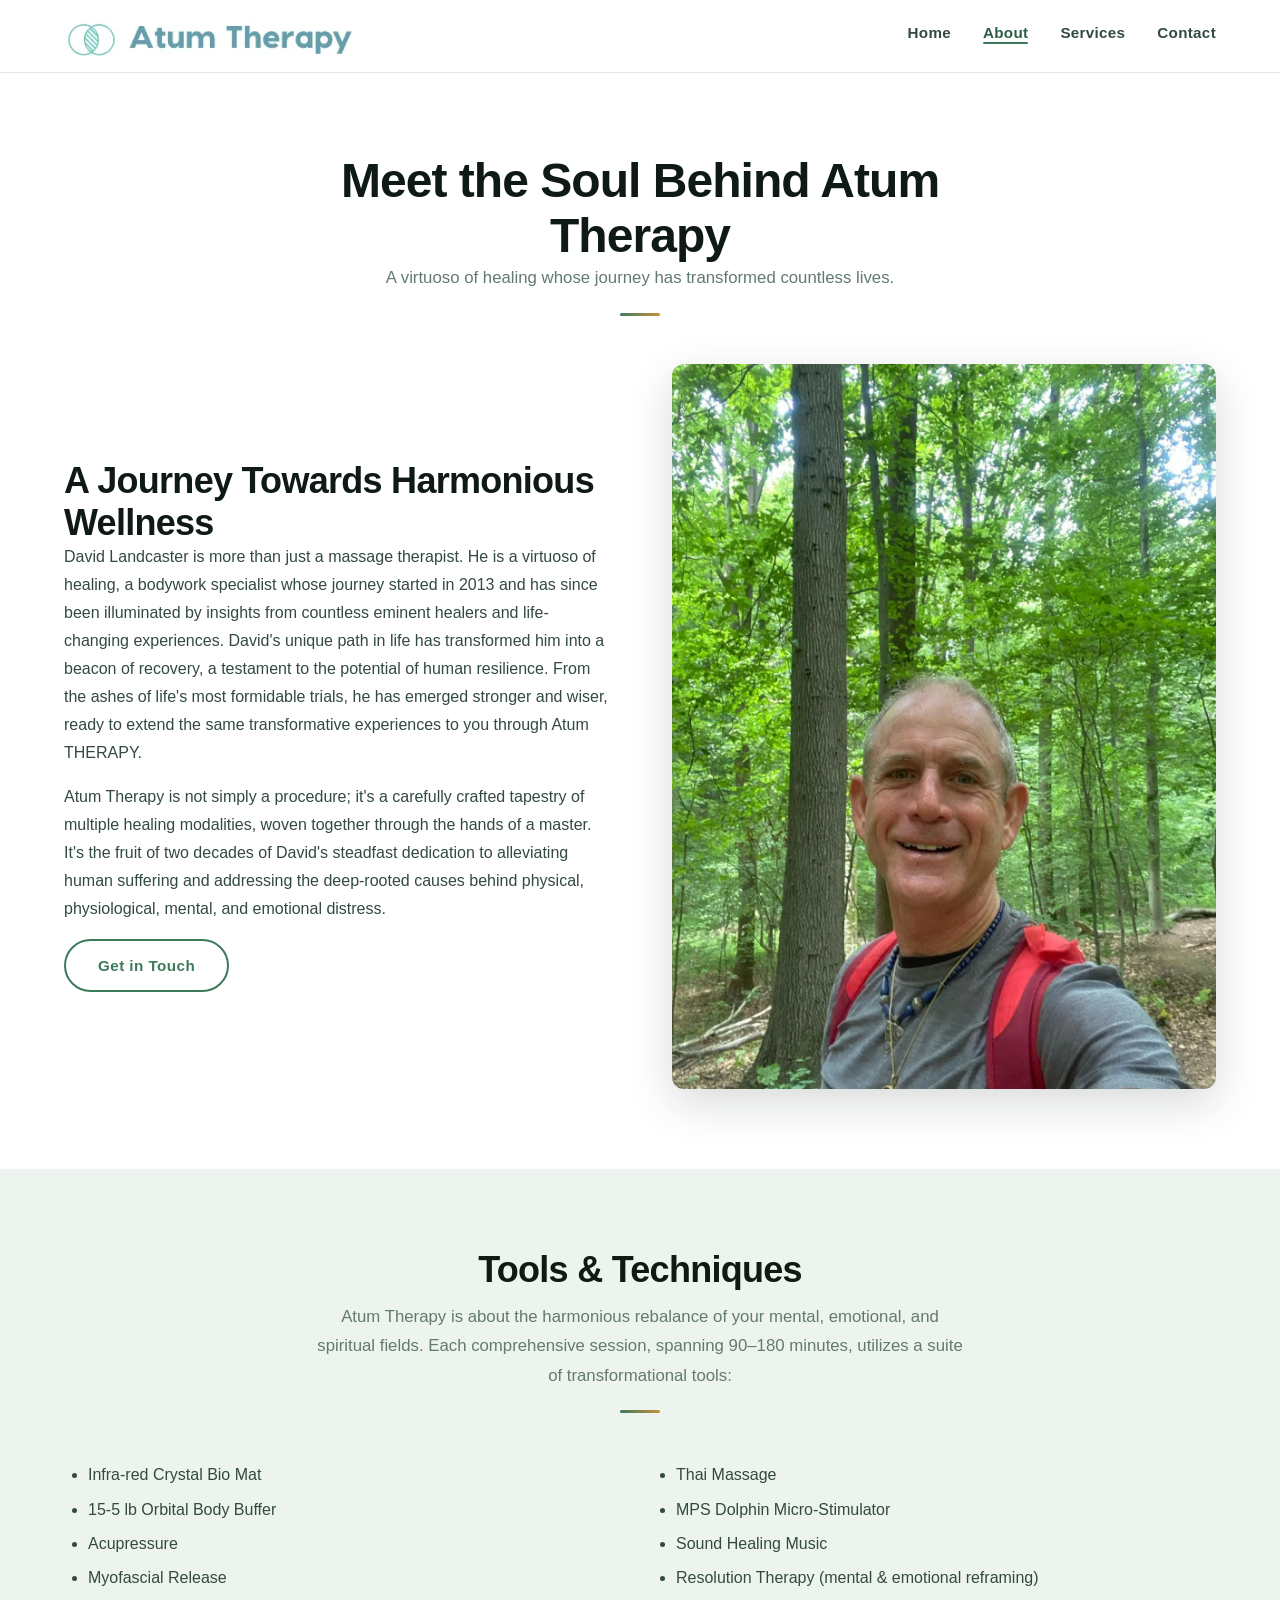
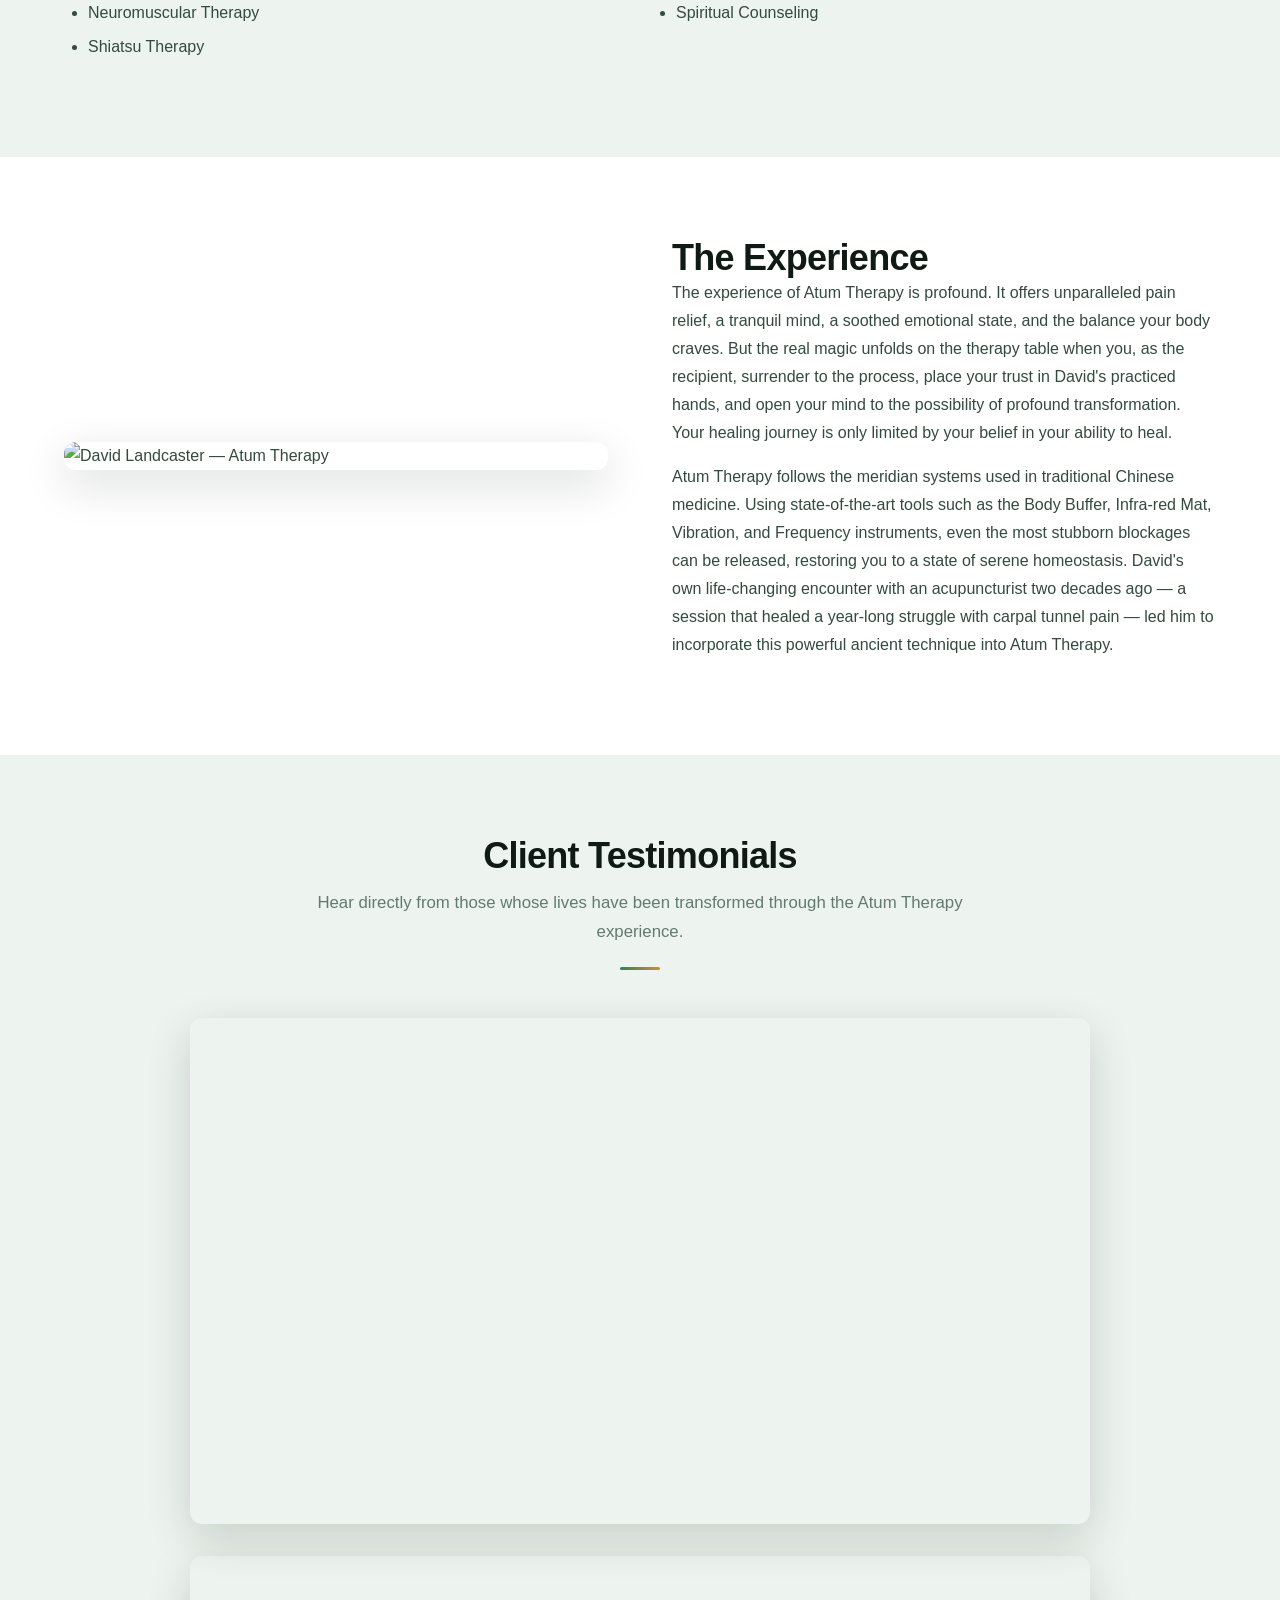
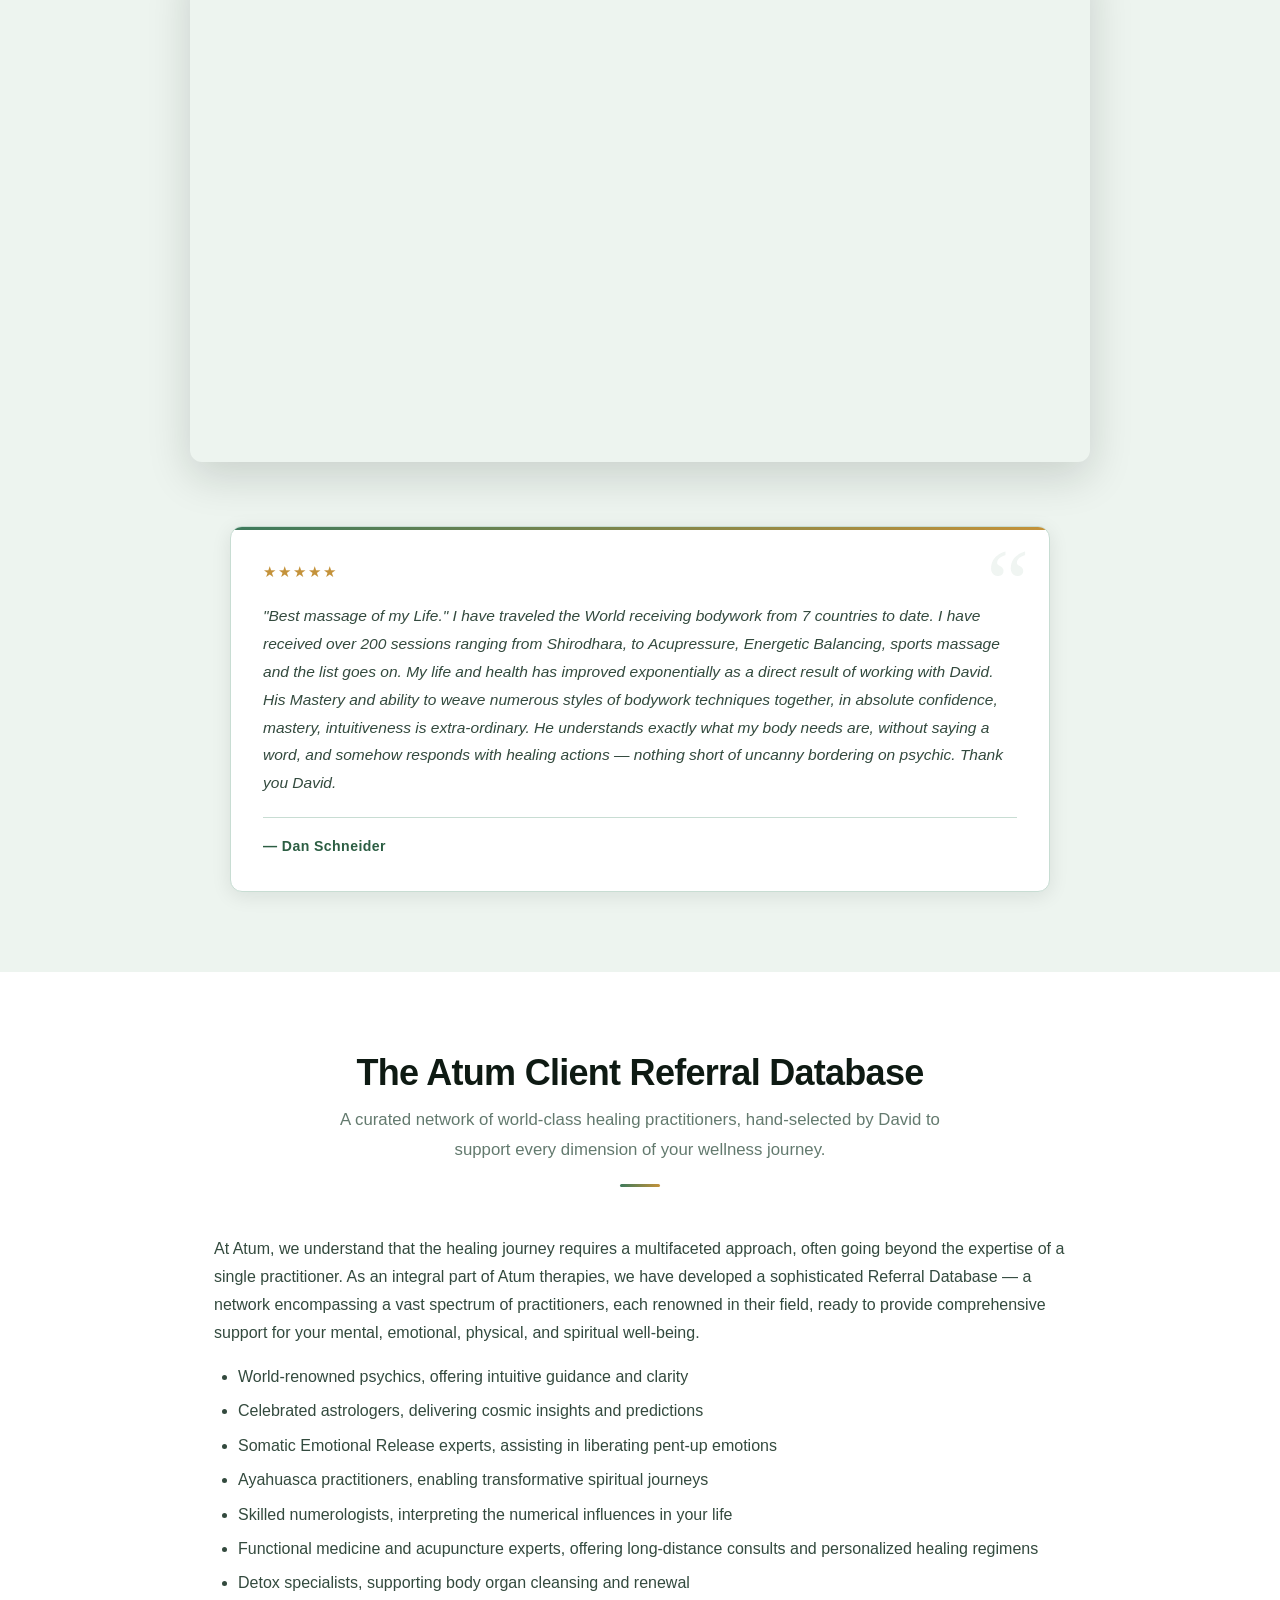
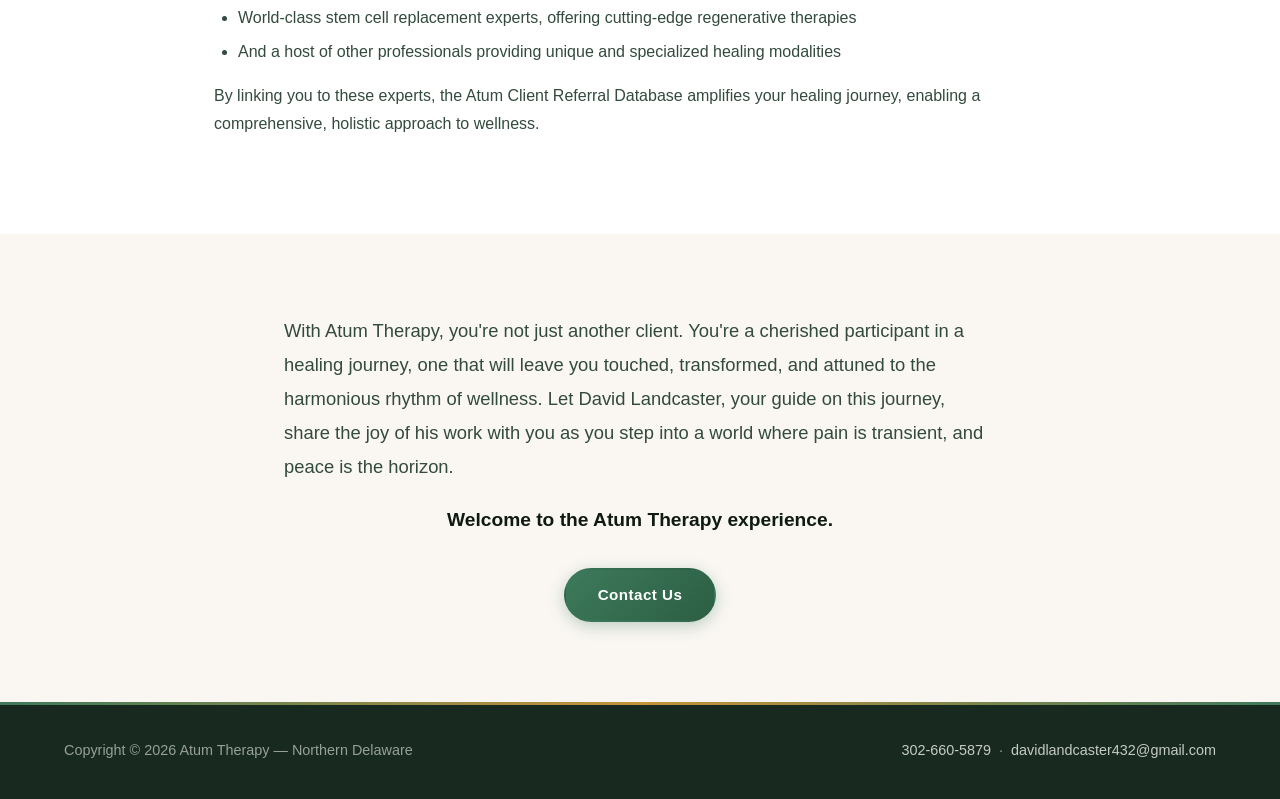
==== about.html @ f93929e0 "finalized layout, images, and testimonial updates" ====
<!doctype html>
<html lang="en">
  <head>
    <meta charset="UTF-8" />
    <meta name="viewport" content="width=device-width, initial-scale=1.0" />
    <title>About — Atum Therapy</title>
    <meta
      name="description"
      content="Learn about David Lancaster and the story behind Atum Therapy — a holistic healing practice rooted in two decades of dedicated bodywork."
    />
    <link rel="stylesheet" href="styles.css" />
  </head>
  <body>
    <!-- ===== HEADER ===== -->
    <header class="site-header">
      <div class="container">
        <div class="header-inner">
          <a href="index.html" class="logo">
            <img
              src="images/logo.webp"
              alt="Atum Therapy"
            />
          </a>
          <button
            class="menu-toggle"
            aria-label="Toggle menu"
            aria-expanded="false"
          >
            <span></span><span></span><span></span>
          </button>
          <ul class="nav-links">
            <li><a href="index.html">Home</a></li>
            <li><a href="about.html" class="active">About</a></li>
            <li><a href="services.html">Services</a></li>
            <li><a href="contact.html">Contact</a></li>
          </ul>
        </div>
      </div>
    </header>

    <!-- ===== PAGE INTRO ===== -->
    <section>
      <div class="container">
        <div class="section-header">
          <h1>Meet the Soul Behind Atum Therapy</h1>
          <p>
            A virtuoso of healing whose journey has transformed countless lives.
          </p>
        </div>

        <div class="two-col">
          <div>
            <h2>A Journey Towards Harmonious Wellness</h2>
            <p>
              David Landcaster is more than just a massage therapist. He is a
              virtuoso of healing, a bodywork specialist whose journey started
              in 2013 and has since been illuminated by insights from countless
              eminent healers and life-changing experiences. David's unique path
              in life has transformed him into a beacon of recovery, a testament
              to the potential of human resilience. From the ashes of life's
              most formidable trials, he has emerged stronger and wiser, ready
              to extend the same transformative experiences to you through Atum
              THERAPY.
            </p>
            <p>
              Atum Therapy is not simply a procedure; it's a carefully crafted
              tapestry of multiple healing modalities, woven together through
              the hands of a master. It's the fruit of two decades of David's
              steadfast dedication to alleviating human suffering and addressing
              the deep-rooted causes behind physical, physiological, mental, and
              emotional distress.
            </p>
            <div
              class="btn-group"
              style="justify-content: flex-start; margin-top: 0.5rem"
            >
              <a href="contact.html" class="btn btn-outline">Get in Touch</a>
            </div>
          </div>
          <div>
            <img
              src="images/davidforest.webp"
              alt="David Landcaster at work"
            />
          </div>
        </div>
      </div>
    </section>

    <!-- ===== TOOLS & TECHNIQUES ===== -->
    <section class="section-sage">
      <div class="container">
        <div class="section-header">
          <h2>Tools &amp; Techniques</h2>
          <p>
            Atum Therapy is about the harmonious rebalance of your mental,
            emotional, and spiritual fields. Each comprehensive session,
            spanning 90–180 minutes, utilizes a suite of transformational tools:
          </p>
        </div>

        <div>
          <ul class="tools-list">
            <li>Infra-red Crystal Bio Mat</li>
            <li>15-5 lb Orbital Body Buffer</li>
            <li>Acupressure</li>
            <li>Myofascial Release</li>
            <li>Neuromuscular Therapy</li>
            <li>Shiatsu Therapy</li>
            <li>Thai Massage</li>
            <li>MPS Dolphin Micro-Stimulator</li>
            <li>Sound Healing Music</li>
            <li>Resolution Therapy (mental &amp; emotional reframing)</li>
            <li>Spiritual Counseling</li>
          </ul>
        </div>
      </div>
    </section>

    <!-- ===== DEEPER STORY ===== -->
    <section>
      <div class="container">
        <div class="two-col reverse">
          <div>
            <h2>The Experience</h2>
            <p>
              The experience of Atum Therapy is profound. It offers unparalleled
              pain relief, a tranquil mind, a soothed emotional state, and the
              balance your body craves. But the real magic unfolds on the
              therapy table when you, as the recipient, surrender to the
              process, place your trust in David's practiced hands, and open
              your mind to the possibility of profound transformation. Your
              healing journey is only limited by your belief in your ability to
              heal.
            </p>
            <p>
              Atum Therapy follows the meridian systems used in traditional
              Chinese medicine. Using state-of-the-art tools such as the Body
              Buffer, Infra-red Mat, Vibration, and Frequency instruments, even
              the most stubborn blockages can be released, restoring you to a
              state of serene homeostasis. David's own life-changing encounter
              with an acupuncturist two decades ago — a session that healed a
              year-long struggle with carpal tunnel pain — led him to
              incorporate this powerful ancient technique into Atum Therapy.
            </p>
          </div>
          <div>
            <img
              src="https://atumtherapy.com/wp-content/uploads/2025/09/David_Landcaster-768x1024.webp"
              alt="David Landcaster — Atum Therapy"
            />
          </div>
        </div>
      </div>
    </section>

    <!-- ===== CLIENT TESTIMONIALS ===== -->
    <section class="section-sage">
      <div class="container">
        <div class="section-header">
          <h2>Client Testimonials</h2>
          <p>
            Hear directly from those whose lives have been transformed through
            the Atum Therapy experience.
          </p>
        </div>
        <div class="video-grid">
          <div class="video-wrapper">
           <iframe
              src="https://www.youtube.com/embed/4cCNXWmTF_4"
             title="Atum Therapy Client Testimonial"
              allow="
                accelerometer;
                autoplay;
                clipboard-write;
                encrypted-media;
                gyroscope;
                picture-in-picture;
              "
              allowfullscreen></iframe>
        </div>
        <div class="video-wrapper">
          <iframe
            src="https://www.youtube.com/embed/CRJuXTOIZSw"
            title="Atum Therapy Client Testimonial"
            allow="
              accelerometer;
              autoplay;
              clipboard-write;
              encrypted-media;
              gyroscope;
              picture-in-picture;
            "
            allowfullscreen
          ></iframe>
        </div>
        <blockquote
          class="testimonial-card"
          style="
            margin-top: 2rem;
            max-width: 820px;
            margin-left: auto;
            margin-right: auto;
            display: block;
          "
        >
          <div class="testimonial-stars">★★★★★</div>
          <p class="testimonial-text">
            "Best massage of my Life." I have traveled the World receiving
            bodywork from 7 countries to date. I have received over 200 sessions
            ranging from Shirodhara, to Acupressure, Energetic Balancing, sports
            massage and the list goes on. My life and health has improved
            exponentially as a direct result of working with David. His Mastery
            and ability to weave numerous styles of bodywork techniques
            together, in absolute confidence, mastery, intuitiveness is
            extra-ordinary. He understands exactly what my body needs are,
            without saying a word, and somehow responds with healing actions —
            nothing short of uncanny bordering on psychic. Thank you David.
          </p>
          <div class="testimonial-name">— Dan Schneider</div>
        </blockquote>
      </div>
    </section>

    <!-- ===== REFERRAL DATABASE ===== -->
    <section>
      <div class="container" style="max-width: 900px">
        <div class="section-header">
          <h2>The Atum Client Referral Database</h2>
          <p>
            A curated network of world-class healing practitioners,
            hand-selected by David to support every dimension of your wellness
            journey.
          </p>
        </div>
        <p>
          At Atum, we understand that the healing journey requires a
          multifaceted approach, often going beyond the expertise of a single
          practitioner. As an integral part of Atum therapies, we have developed
          a sophisticated Referral Database — a network encompassing a vast
          spectrum of practitioners, each renowned in their field, ready to
          provide comprehensive support for your mental, emotional, physical,
          and spiritual well-being.
        </p>
        <ul>
          <li>
            World-renowned psychics, offering intuitive guidance and clarity
          </li>
          <li>
            Celebrated astrologers, delivering cosmic insights and predictions
          </li>
          <li>
            Somatic Emotional Release experts, assisting in liberating pent-up
            emotions
          </li>
          <li>
            Ayahuasca practitioners, enabling transformative spiritual journeys
          </li>
          <li>
            Skilled numerologists, interpreting the numerical influences in your
            life
          </li>
          <li>
            Functional medicine and acupuncture experts, offering long-distance
            consults and personalized healing regimens
          </li>
          <li>
            Detox specialists, supporting body organ cleansing and renewal
          </li>
          <li>
            World-class stem cell replacement experts, offering cutting-edge
            regenerative therapies
          </li>
          <li>
            And a host of other professionals providing unique and specialized
            healing modalities
          </li>
        </ul>
        <p class="mt-1">
          By linking you to these experts, the Atum Client Referral Database
          amplifies your healing journey, enabling a comprehensive, holistic
          approach to wellness.
        </p>
      </div>
    </section>

    <!-- ===== CLOSING MESSAGE ===== -->
    <section class="section-alt">
      <div class="container text-center" style="max-width: 760px">
        <p
          style="
            font-size: 1.15rem;
            line-height: 1.85;
            color: var(--color-text);
            text-align: left;
          "
        >
          With Atum Therapy, you're not just another client. You're a cherished
          participant in a healing journey, one that will leave you touched,
          transformed, and attuned to the harmonious rhythm of wellness. Let
          David Landcaster, your guide on this journey, share the joy of his work
          with you as you step into a world where pain is transient, and peace
          is the horizon.
        </p>
        <p
          style="
            font-size: 1.2rem;
            font-weight: 700;
            margin-top: 0.5rem;
            color: var(--color-heading);
          "
        >
          Welcome to the Atum Therapy experience.
        </p>
        <div class="btn-group mt-2">
          <a href="contact.html" class="btn btn-primary">Contact Us</a>
        </div>
      </div>
    </section>

    <!-- ===== FOOTER ===== -->
    <footer class="site-footer">
      <div class="container">
        <div class="footer-inner">
          <p>Copyright &copy; 2026 Atum Therapy — Northern Delaware</p>
          <p>
            <a href="tel:3026605879">302-660-5879</a>
            &nbsp;&middot;&nbsp;
            <a href="mailto:davidlandcaster432@gmail.com"
              >davidlandcaster432@gmail.com</a
            >
          </p>
        </div>
      </div>
    </footer>

    <!-- Sticky mobile CTA -->
    <a href="contact.html" class="sticky-cta">Contact Us</a>

    <script>
      const toggle = document.querySelector(".menu-toggle");
      const navLinks = document.querySelector(".nav-links");
      toggle.addEventListener("click", () => {
        const open = navLinks.classList.toggle("open");
        toggle.setAttribute("aria-expanded", open);
      });
    </script>
  </body>
</html>
---- styles.css ----
/* ===== Atum Therapy — Modern Styles ===== */

:root {
  --color-primary: #3d7a5c;
  --color-primary-dark: #2c5e43;
  --color-primary-light: #5a9478;
  --color-accent: #c4923a;
  --color-accent-dark: #a87830;
  --color-heading: #0e1a13;
  --color-text: #334a3e;
  --color-muted: #637a6e;
  --color-bg-warm: #faf7f2;
  --color-bg-light: #edf4ef;
  --color-bg-sage: #dfeae3;
  --color-white: #ffffff;
  --color-border: #c8ddd3;
  --color-dark: #182a20;
  --max-width: 1200px;
  --radius: 12px;
  --radius-sm: 7px;
  --shadow-sm: 0 1px 6px rgba(14,26,19,0.06);
  --shadow: 0 4px 20px rgba(14,26,19,0.09);
  --shadow-hover: 0 14px 44px rgba(14,26,19,0.16);
  --transition: 0.25s cubic-bezier(0.4, 0, 0.2, 1);
  --font: -apple-system, BlinkMacSystemFont, 'Segoe UI', Roboto, sans-serif;
  --font-serif: Georgia, 'Times New Roman', serif;
}

*, *::before, *::after { box-sizing: border-box; margin: 0; padding: 0; }

html { font-size: 100%; scroll-behavior: smooth; }

body {
  font-family: var(--font);
  font-size: 1rem;
  line-height: 1.75;
  color: var(--color-text);
  background: var(--color-white);
}

a { color: var(--color-primary); text-decoration: none; }
a:hover { color: var(--color-primary-dark); }

img { max-width: 100%; height: auto; display: block; }

h1, h2, h3, h4, h5, h6 {
  color: var(--color-heading);
  font-weight: 700;
  line-height: 1.15;
  letter-spacing: -0.02em;
}

h1 { font-size: clamp(2rem, 4.5vw, 3rem); }
h2 { font-size: clamp(1.55rem, 3.2vw, 2.25rem); }
h3 { font-size: clamp(1.1rem, 2.5vw, 1.4rem); }
h4 { font-size: 1.15rem; }

p { margin-bottom: 1em; }
ul, ol { margin: 0 0 1em 1.5em; }
li { margin-bottom: 0.4em; }

/* ===== LAYOUT ===== */

.container {
  width: 100%;
  max-width: var(--max-width);
  margin: 0 auto;
  padding: 0 1.5rem;
}

section { padding: 5rem 0; }

/* ===== HEADER / NAV ===== */

.site-header {
  background: rgba(255,255,255,0.92);
  border-bottom: 1px solid rgba(200,221,211,0.6);
  position: sticky;
  top: 0;
  z-index: 100;
  backdrop-filter: blur(12px);
  -webkit-backdrop-filter: blur(12px);
}

.header-inner {
  display: flex;
  align-items: center;
  justify-content: space-between;
  height: 72px;
}

.logo img { height: 48px; width: auto; }

.nav-links {
  display: flex;
  list-style: none;
  margin: 0;
  gap: 2rem;
  align-items: center;
}

.nav-links a {
  font-weight: 600;
  font-size: 0.95rem;
  color: var(--color-text);
  letter-spacing: 0.02em;
  position: relative;
  padding-bottom: 3px;
}

.nav-links a::after {
  content: '';
  position: absolute;
  bottom: 0;
  left: 0;
  right: 0;
  height: 2px;
  background: var(--color-primary);
  border-radius: 1px;
  transform: scaleX(0);
  transform-origin: center;
  transition: transform var(--transition);
}

.nav-links a:hover,
.nav-links a.active { color: var(--color-primary-dark); }

.nav-links a:hover::after,
.nav-links a.active::after { transform: scaleX(1); }

/* Hamburger */
.menu-toggle {
  display: none;
  flex-direction: column;
  gap: 5px;
  cursor: pointer;
  background: none;
  border: none;
  padding: 8px;
  min-width: 44px;
  min-height: 44px;
  align-items: center;
  justify-content: center;
}

.menu-toggle span {
  display: block;
  width: 24px;
  height: 2px;
  background: var(--color-heading);
  border-radius: 2px;
  transition: transform var(--transition), opacity var(--transition);
}

/* ===== BUTTONS ===== */

.btn {
  display: inline-block;
  padding: 14px 32px;
  border-radius: 50px;
  font-weight: 600;
  font-size: 0.95rem;
  cursor: pointer;
  text-align: center;
  transition: all var(--transition);
  border: 2px solid transparent;
  letter-spacing: 0.03em;
  min-height: 48px;
  line-height: 1.4;
  position: relative;
  overflow: hidden;
}

/* Shimmer sweep on hover */
.btn::after {
  content: '';
  position: absolute;
  top: 0;
  left: -100%;
  width: 60%;
  height: 100%;
  background: linear-gradient(90deg, transparent, rgba(255,255,255,0.18), transparent);
  transition: left 0.45s ease;
  pointer-events: none;
}
.btn:hover::after { left: 160%; }

.btn-primary {
  background: linear-gradient(135deg, var(--color-primary) 0%, var(--color-primary-dark) 100%);
  color: var(--color-white);
  border-color: transparent;
  box-shadow: 0 4px 16px rgba(61,122,92,0.32);
}
.btn-primary:hover {
  background: linear-gradient(135deg, var(--color-primary-dark) 0%, #1f4530 100%);
  color: var(--color-white);
  box-shadow: 0 8px 24px rgba(61,122,92,0.42);
  transform: translateY(-2px);
}

.btn-outline {
  background: transparent;
  color: var(--color-primary);
  border-color: var(--color-primary);
}
.btn-outline:hover {
  background: var(--color-primary);
  color: var(--color-white);
  transform: translateY(-2px);
  box-shadow: 0 6px 18px rgba(61,122,92,0.28);
}

.btn-accent {
  background: linear-gradient(135deg, var(--color-accent) 0%, var(--color-accent-dark) 100%);
  color: var(--color-white);
  border-color: transparent;
  box-shadow: 0 4px 16px rgba(196,146,58,0.32);
}
.btn-accent:hover {
  background: linear-gradient(135deg, var(--color-accent-dark) 0%, #8c6420 100%);
  color: var(--color-white);
  box-shadow: 0 8px 24px rgba(196,146,58,0.42);
  transform: translateY(-2px);
}

.btn-group {
  display: flex;
  gap: 1rem;
  justify-content: center;
  flex-wrap: wrap;
}

/* ===== HERO ===== */

.hero {
  background:
    radial-gradient(ellipse at 15% 60%, rgba(61,122,92,0.13) 0%, transparent 55%),
    radial-gradient(ellipse at 85% 20%, rgba(196,146,58,0.09) 0%, transparent 50%),
    linear-gradient(170deg, #eaf3ee 0%, #f5f9f6 40%, #faf7f2 100%);
  padding: 6rem 0 5rem;
  text-align: center;
  position: relative;
  overflow: hidden;
}

.hero::before {
  content: '';
  position: absolute;
  inset: 0;
  background-image: radial-gradient(circle, rgba(61,122,92,0.06) 1px, transparent 1px);
  background-size: 32px 32px;
  pointer-events: none;
}

.hero .container { position: relative; }

.hero-badge {
  display: inline-flex;
  align-items: center;
  gap: 0.5rem;
  background: var(--color-white);
  color: var(--color-primary-dark);
  font-size: 0.78rem;
  font-weight: 700;
  letter-spacing: 0.12em;
  text-transform: uppercase;
  padding: 0.4rem 1.1rem;
  border-radius: 50px;
  margin-bottom: 1.75rem;
  border: 1px solid var(--color-border);
  box-shadow: var(--shadow-sm);
}

.hero h1 {
  margin-bottom: 1.25rem;
  color: var(--color-heading);
  max-width: 720px;
  margin-left: auto;
  margin-right: auto;
}

/* Gradient text for hero h1 */
.hero h1 span {
  background: linear-gradient(135deg, var(--color-primary-dark) 0%, var(--color-primary-light) 100%);
  -webkit-background-clip: text;
  -webkit-text-fill-color: transparent;
  background-clip: text;
}

.hero p {
  max-width: 560px;
  margin: 0 auto 2.75rem;
  font-size: 1.15rem;
  color: var(--color-muted);
  line-height: 1.75;
}

.hero-stats {
  display: flex;
  gap: 0;
  justify-content: center;
  margin-top: 3.5rem;
  padding-top: 2.5rem;
  border-top: 1px solid rgba(61,122,92,0.15);
  max-width: 520px;
  margin-left: auto;
  margin-right: auto;
}

.hero-stat {
  flex: 1;
  text-align: center;
  padding: 0 1.5rem;
}

.hero-stat + .hero-stat {
  border-left: 1px solid rgba(61,122,92,0.15);
}

.hero-stat strong {
  display: block;
  font-size: 1.85rem;
  font-weight: 800;
  color: var(--color-primary-dark);
  line-height: 1;
  letter-spacing: -0.03em;
}

.hero-stat span {
  display: block;
  font-size: 0.75rem;
  color: var(--color-muted);
  margin-top: 0.4rem;
  text-transform: uppercase;
  letter-spacing: 0.09em;
  font-weight: 500;
}

/* ===== TWO-COLUMN GRID ===== */

.two-col {
  display: grid;
  grid-template-columns: 1fr 1fr;
  gap: 4rem;
  align-items: center;
}

.two-col.reverse { direction: rtl; }
.two-col.reverse > * { direction: ltr; }

.two-col img {
  border-radius: var(--radius);
  box-shadow: var(--shadow-hover);
  width: 100%;
  object-fit: cover;
  transition: transform 0.45s cubic-bezier(0.25, 0.46, 0.45, 0.94),
              box-shadow 0.45s ease;
}

.two-col img:hover {
  transform: scale(1.025);
  box-shadow: 0 20px 56px rgba(14,26,19,0.2);
}

.tools-list {
    columns: 2;
    gap: 3rem;
}

/* ===== CARDS / GRID ===== */

.cards-grid {
  display: grid;
  grid-template-columns: repeat(auto-fit, minmax(280px, 1fr));
  gap: 1.5rem;
}

.card {
  background: var(--color-white);
  border: 1px solid var(--color-border);
  border-radius: var(--radius);
  padding: 1.75rem 1.75rem 1.75rem 1.875rem;
  box-shadow: var(--shadow-sm);
  transition: transform var(--transition), box-shadow var(--transition);
  position: relative;
  overflow: hidden;
}

/* Animated top accent line */
.card::before {
  content: '';
  position: absolute;
  top: 0;
  left: 0;
  right: 0;
  height: 3px;
  background: linear-gradient(90deg, var(--color-primary), var(--color-accent));
  transform: scaleX(0);
  transform-origin: left center;
  transition: transform var(--transition);
  border-radius: var(--radius) var(--radius) 0 0;
}

.card:hover {
  transform: translateY(-5px);
  box-shadow: var(--shadow-hover);
  border-color: rgba(61,122,92,0.3);
}

.card:hover::before { transform: scaleX(1); }

.card-icon {
  width: 44px;
  height: 44px;
  background: var(--color-bg-light);
  border-radius: 10px;
  display: flex;
  align-items: center;
  justify-content: center;
  margin-bottom: 1rem;
  font-size: 1.25rem;
  transition: background var(--transition);
}

.card:hover .card-icon { background: var(--color-bg-sage); }

.card h3 {
  margin-bottom: 0.55rem;
  font-size: 1.05rem;
  color: var(--color-primary-dark);
  font-weight: 700;
}

.card p { font-size: 0.95rem; color: var(--color-text); }

/* ===== SECTION VARIANTS ===== */

.section-alt { background: var(--color-bg-warm); }
.section-sage { background: var(--color-bg-light); }

.section-header {
  text-align: center;
  max-width: 660px;
  margin: 0 auto 3rem;
}

.section-header h2 { margin-bottom: 0.75rem; }
.section-header p { color: var(--color-muted); font-size: 1.05rem; margin-bottom: 0; line-height: 1.75; }

.section-header::after {
  content: '';
  display: block;
  width: 40px;
  height: 3px;
  background: linear-gradient(90deg, var(--color-primary), var(--color-accent));
  border-radius: 2px;
  margin: 1.25rem auto 0;
  transition: width var(--transition);
}

/* ===== TESTIMONIALS ===== */

.testimonials-grid {
  display: grid;
  grid-template-columns: repeat(auto-fit, minmax(300px, 1fr));
  gap: 1.75rem;
}

.testimonial-card {
  background: var(--color-white);
  border-radius: var(--radius);
  padding: 2rem;
  box-shadow: var(--shadow);
  border: 1px solid var(--color-border);
  position: relative;
  display: flex;
  flex-direction: column;
  transition: transform var(--transition), box-shadow var(--transition);
  overflow: hidden;
}

/* Top gradient border */
.testimonial-card::before {
  content: '';
  position: absolute;
  top: 0;
  left: 0;
  right: 0;
  height: 3px;
  background: linear-gradient(90deg, var(--color-primary), var(--color-accent));
}

/* Large quote mark */
.testimonial-card::after {
  content: '\201C';
  position: absolute;
  top: 0.5rem;
  right: 1.25rem;
  font-family: var(--font-serif);
  font-size: 6rem;
  line-height: 1;
  color: var(--color-primary);
  opacity: 0.08;
  pointer-events: none;
}

.testimonial-card:hover {
  transform: translateY(-4px);
  box-shadow: var(--shadow-hover);
}

.testimonial-stars {
  color: var(--color-accent);
  font-size: 0.95rem;
  letter-spacing: 2px;
  margin-bottom: 1rem;
}

.testimonial-text {
  font-style: italic;
  font-size: 0.97rem;
  line-height: 1.8;
  color: var(--color-text);
  flex: 1;
  margin-bottom: 1.25rem;
}

.testimonial-name {
  font-style: normal;
  font-weight: 700;
  font-size: 0.88rem;
  color: var(--color-primary-dark);
  padding-top: 1rem;
  border-top: 1px solid var(--color-border);
  margin-top: auto;
  letter-spacing: 0.03em;
}

/* ===== VIDEO GRID ===== */

.video-grid {
  display: grid;
  grid-template-columns: 1fr;
  gap: 2rem;
  max-width: 900px;
  margin: 0 auto;
}

/* ===== VIDEO EMBED ===== */

.video-wrapper {
  position: relative;
  padding-bottom: 56.25%;
  height: 0;
  overflow: hidden;
  border-radius: var(--radius);
  box-shadow: var(--shadow-hover);
  transition: box-shadow var(--transition), transform var(--transition);
}

.video-wrapper:hover {
  transform: translateY(-3px);
  box-shadow: 0 20px 50px rgba(14,26,19,0.18);
}

.video-wrapper iframe {
  position: absolute;
  top: 0; left: 0;
  width: 100%; height: 100%;
  border: none;
}

/* ===== PRICING ===== */

.pricing-box {
  background: var(--color-white);
  border: 1px solid var(--color-border);
  border-radius: var(--radius);
  padding: 2.25rem;
  margin: 1.5rem 0;
  box-shadow: var(--shadow);
  position: relative;
  overflow: hidden;
}

.pricing-box::before {
  content: '';
  position: absolute;
  top: 0;
  left: 0;
  right: 0;
  height: 4px;
  background: linear-gradient(90deg, var(--color-primary), var(--color-accent));
}

.pricing-box p { margin: 0; font-size: 1.05rem; }

/* ===== BANNER IMAGE ===== */

.page-banner {
  width: 100%;
  max-height: 320px;
  object-fit: cover;
}

/* ===== CONTACT FORM ===== */

.contact-form {
  background: var(--color-white);
  border: 1px solid var(--color-border);
  border-radius: var(--radius);
  padding: 2.5rem;
  box-shadow: var(--shadow);
  position: relative;
  overflow: hidden;
}

.contact-form::before {
  content: '';
  position: absolute;
  top: 0;
  left: 0;
  right: 0;
  height: 4px;
  background: linear-gradient(90deg, var(--color-primary), var(--color-accent));
}

.form-row {
  display: grid;
  grid-template-columns: 1fr 1fr;
  gap: 1rem;
}

.form-group { margin-bottom: 1.25rem; }

.form-group label {
  display: block;
  font-weight: 700;
  margin-bottom: 0.4rem;
  font-size: 0.8rem;
  color: var(--color-heading);
  letter-spacing: 0.06em;
  text-transform: uppercase;
}

.form-group input,
.form-group textarea {
  width: 100%;
  padding: 12px 16px;
  border: 1.5px solid var(--color-border);
  border-radius: var(--radius-sm);
  font-size: 1rem;
  font-family: var(--font);
  color: var(--color-text);
  background: var(--color-bg-warm);
  transition: border-color var(--transition), background var(--transition), box-shadow var(--transition);
}

.form-group input:focus,
.form-group textarea:focus {
  outline: none;
  border-color: var(--color-primary);
  background: var(--color-white);
  box-shadow: 0 0 0 3px rgba(61,122,92,0.1);
}

.form-group textarea { resize: vertical; min-height: 130px; }

.required-star { color: #c07050; margin-left: 3px; }

/* ===== FOOTER ===== */

.site-footer {
  background: var(--color-dark);
  color: rgba(255,255,255,0.55);
  padding: 2.25rem 0;
  font-size: 0.9rem;
  position: relative;
}

.site-footer::before {
  content: '';
  position: absolute;
  top: 0;
  left: 0;
  right: 0;
  height: 3px;
  background: linear-gradient(90deg, var(--color-primary), var(--color-accent), var(--color-primary));
}

.site-footer p { margin: 0; }
.site-footer a { color: rgba(255,255,255,0.75); transition: color var(--transition); }
.site-footer a:hover { color: var(--color-white); }

.footer-inner {
  display: flex;
  align-items: center;
  justify-content: space-between;
  flex-wrap: wrap;
  gap: 0.75rem;
}

/* ===== STICKY FLOATING CTA ===== */

.sticky-cta {
  display: none;
  position: fixed;
  bottom: 1.25rem;
  right: 1.25rem;
  z-index: 200;
  background: linear-gradient(135deg, var(--color-accent) 0%, var(--color-accent-dark) 100%);
  color: var(--color-white);
  padding: 13px 22px;
  border-radius: 50px;
  font-weight: 700;
  font-size: 0.85rem;
  box-shadow: 0 6px 22px rgba(196,146,58,0.45);
  transition: transform var(--transition), box-shadow var(--transition);
  letter-spacing: 0.05em;
  text-transform: uppercase;
  min-height: 48px;
  align-items: center;
  justify-content: center;
  overflow: hidden;
}

.sticky-cta::after {
  content: '';
  position: absolute;
  top: 0;
  left: -100%;
  width: 60%;
  height: 100%;
  background: linear-gradient(90deg, transparent, rgba(255,255,255,0.2), transparent);
  transition: left 0.5s ease;
}

.sticky-cta:hover {
  transform: translateY(-3px) scale(1.03);
  box-shadow: 0 10px 30px rgba(196,146,58,0.55);
  color: var(--color-white);
}

.sticky-cta:hover::after { left: 160%; }

/* ===== UTILITIES ===== */

.text-center { text-align: center; }
.mt-1 { margin-top: 1rem; }
.mt-2 { margin-top: 2rem; }
.mb-1 { margin-bottom: 1rem; }
.mb-2 { margin-bottom: 2rem; }

/* ===== RESPONSIVE ===== */

@media (max-width: 768px) {
  .menu-toggle { display: flex; }

  .nav-links {
    display: none;
    position: absolute;
    top: 72px;
    left: 0;
    right: 0;
    background: rgba(255,255,255,0.97);
    backdrop-filter: blur(12px);
    border-bottom: 1px solid var(--color-border);
    flex-direction: column;
    padding: 0.5rem 1.5rem 1.5rem;
    gap: 0;
    box-shadow: 0 10px 30px rgba(14,26,19,0.12);
  }

  .nav-links.open { display: flex; }

  .nav-links li { border-bottom: 1px solid rgba(200,221,211,0.5); }
  .nav-links li:last-child { border-bottom: none; }

  .nav-links a {
    display: block;
    padding: 0.85rem 0;
    font-size: 1.05rem;
  }
  .nav-links a::after { display: none; }

  .two-col,
  .form-row { grid-template-columns: 1fr; }
  .two-col.reverse { direction: ltr; }
  .testimonials-grid,
  .video-grid { grid-template-columns: 1fr; }

  section { padding: 3.5rem 0; }
  .hero { padding: 4rem 0 3.5rem; }

  .hero-stats { gap: 0; }
  .hero-stat { padding: 0 1rem; }
  .hero-stat strong { font-size: 1.5rem; }

  .sticky-cta { display: flex; }
  .footer-inner { flex-direction: column; text-align: center; }
  .tools-list { 
    columns: 1;
    gap: 1.5rem;
  }
}

@media (max-width: 480px) {
  .btn-group { flex-direction: column; align-items: center; }
  .contact-form { padding: 1.5rem; }
  .hero-stats { flex-wrap: wrap; gap: 1rem; }
  .hero-stat + .hero-stat { border-left: none; }
}
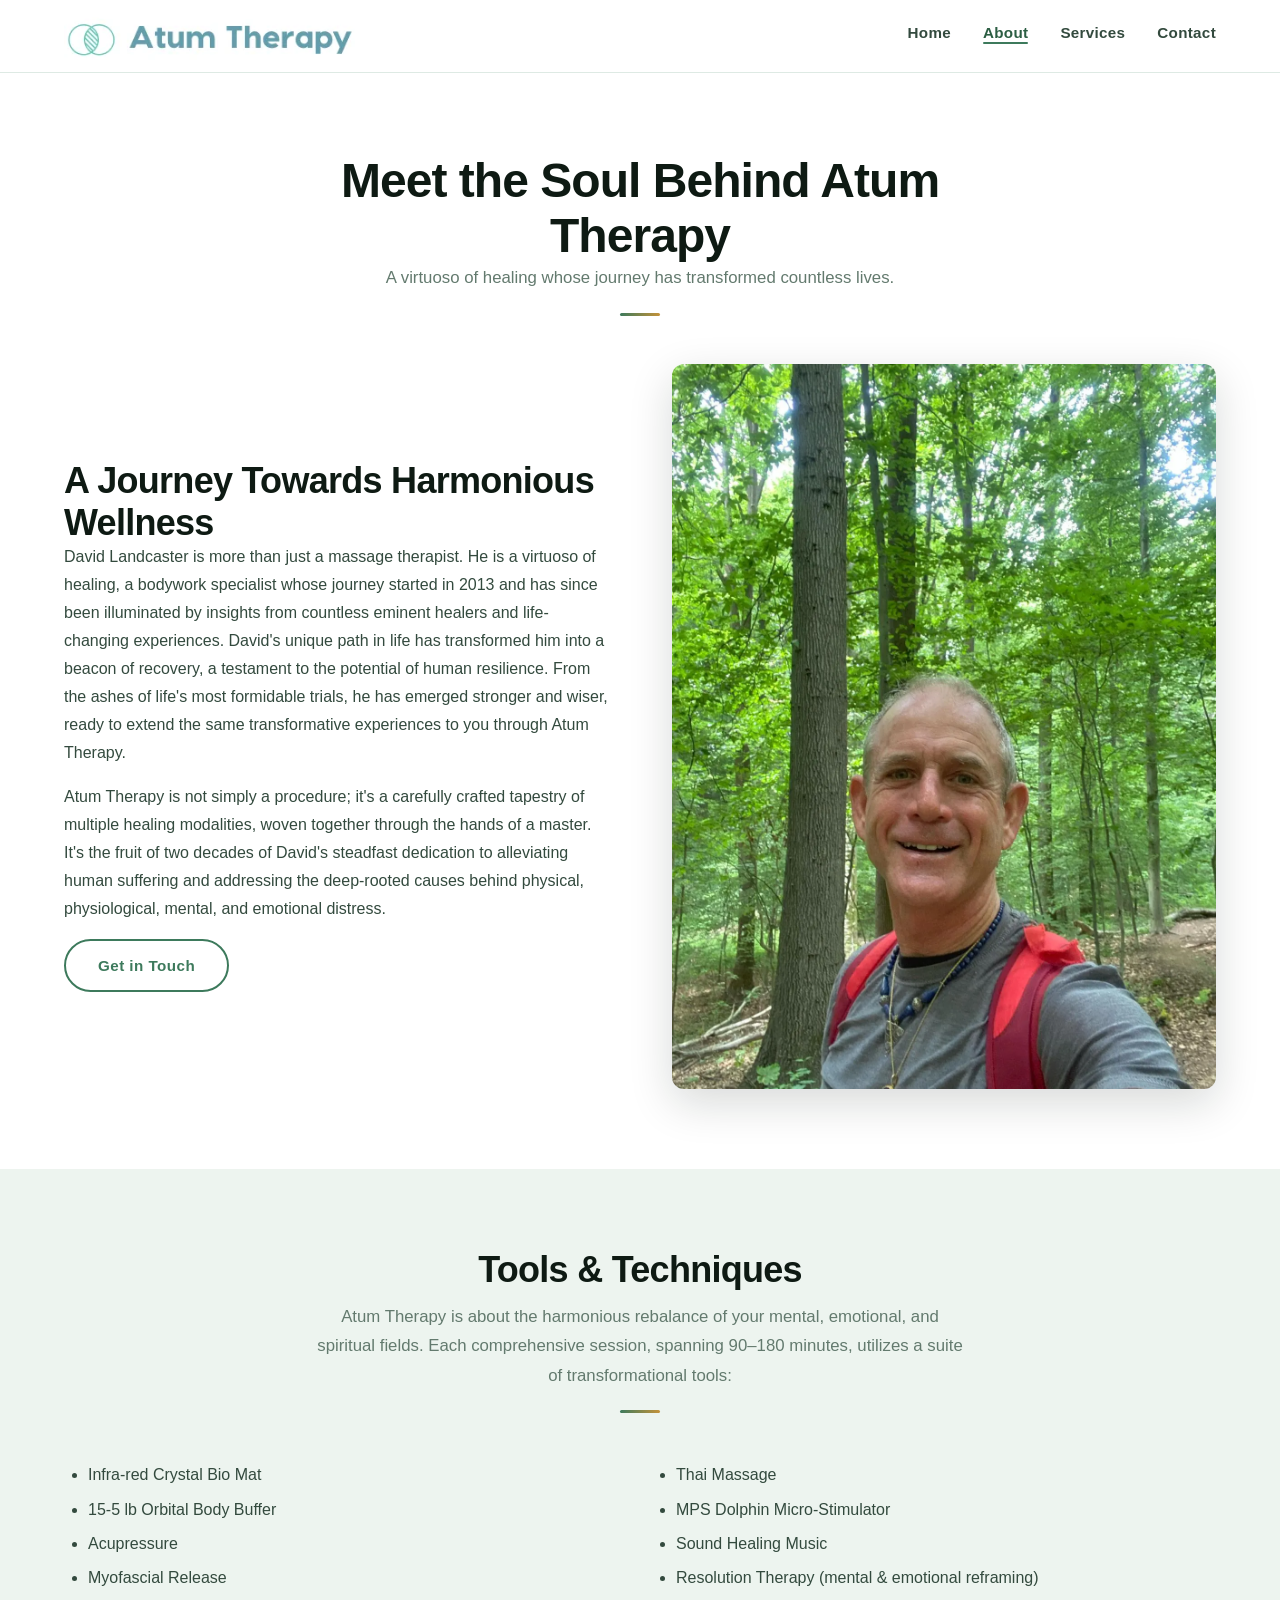
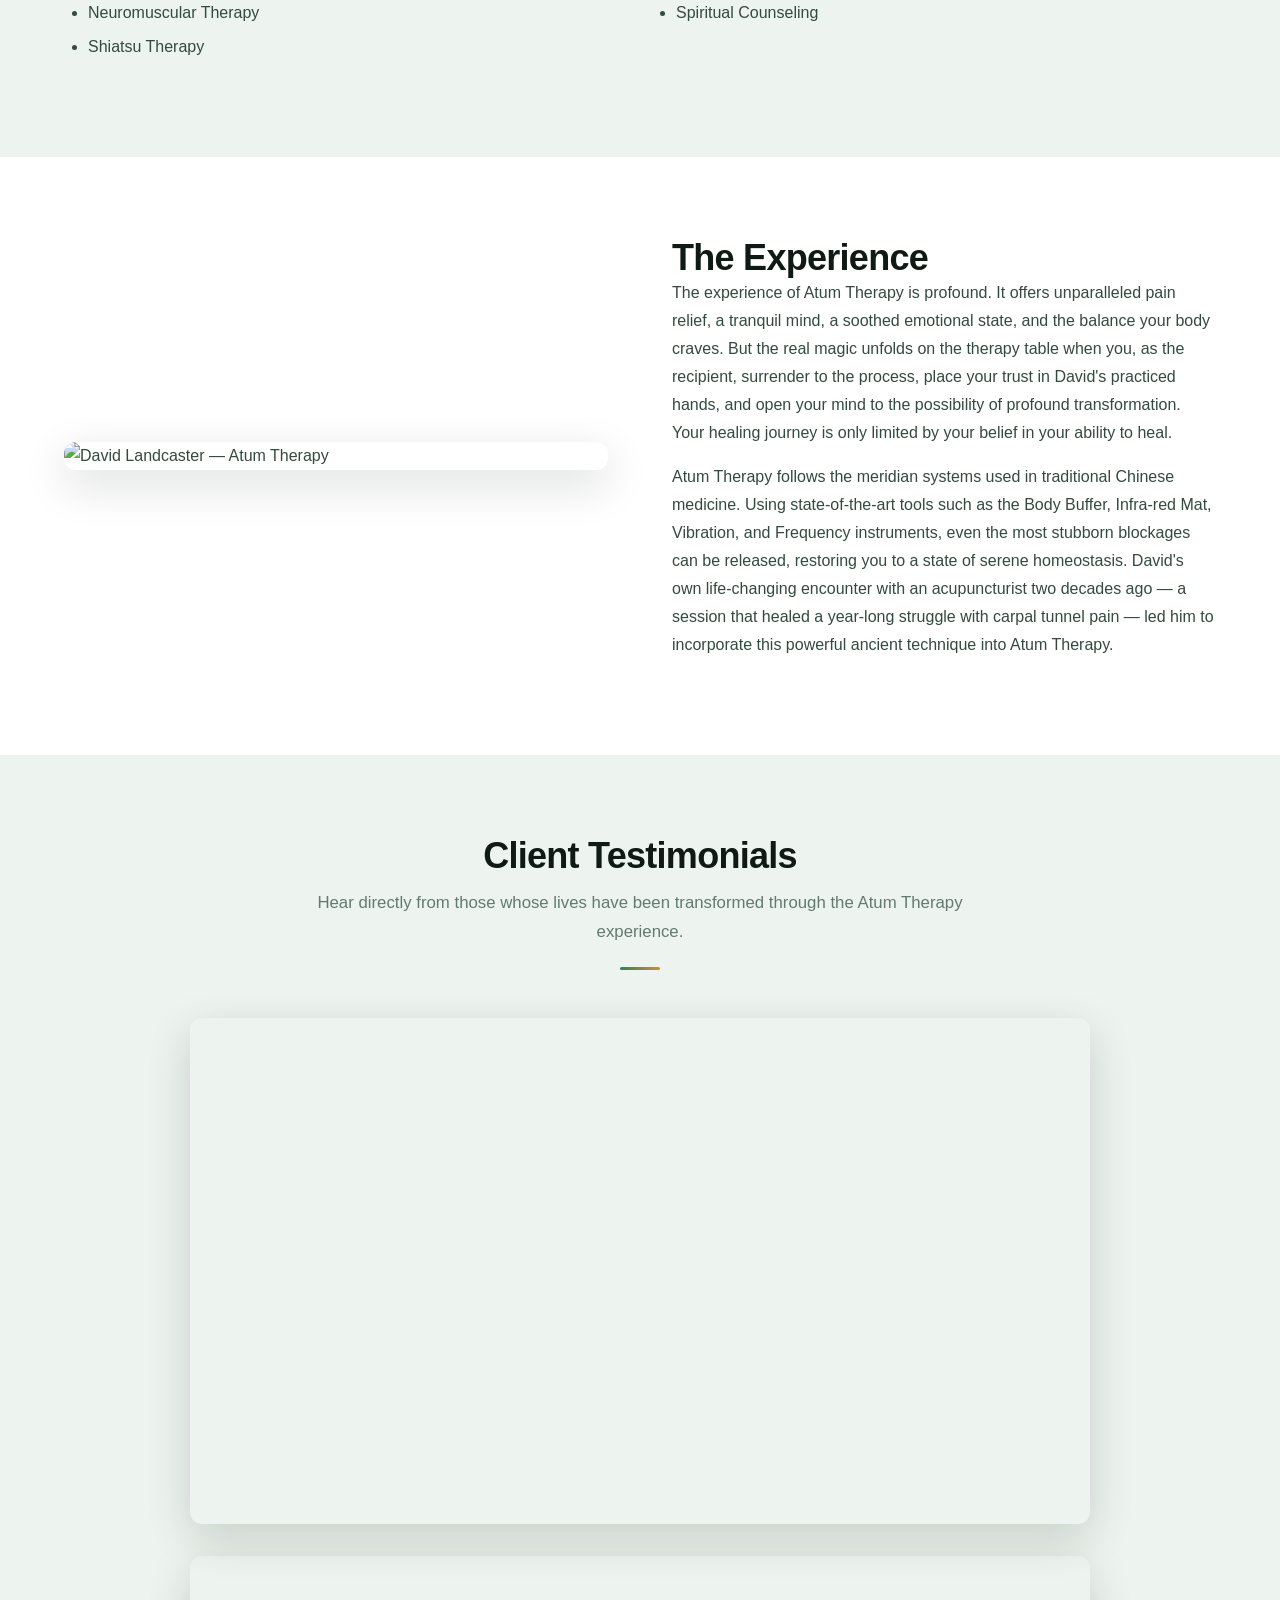
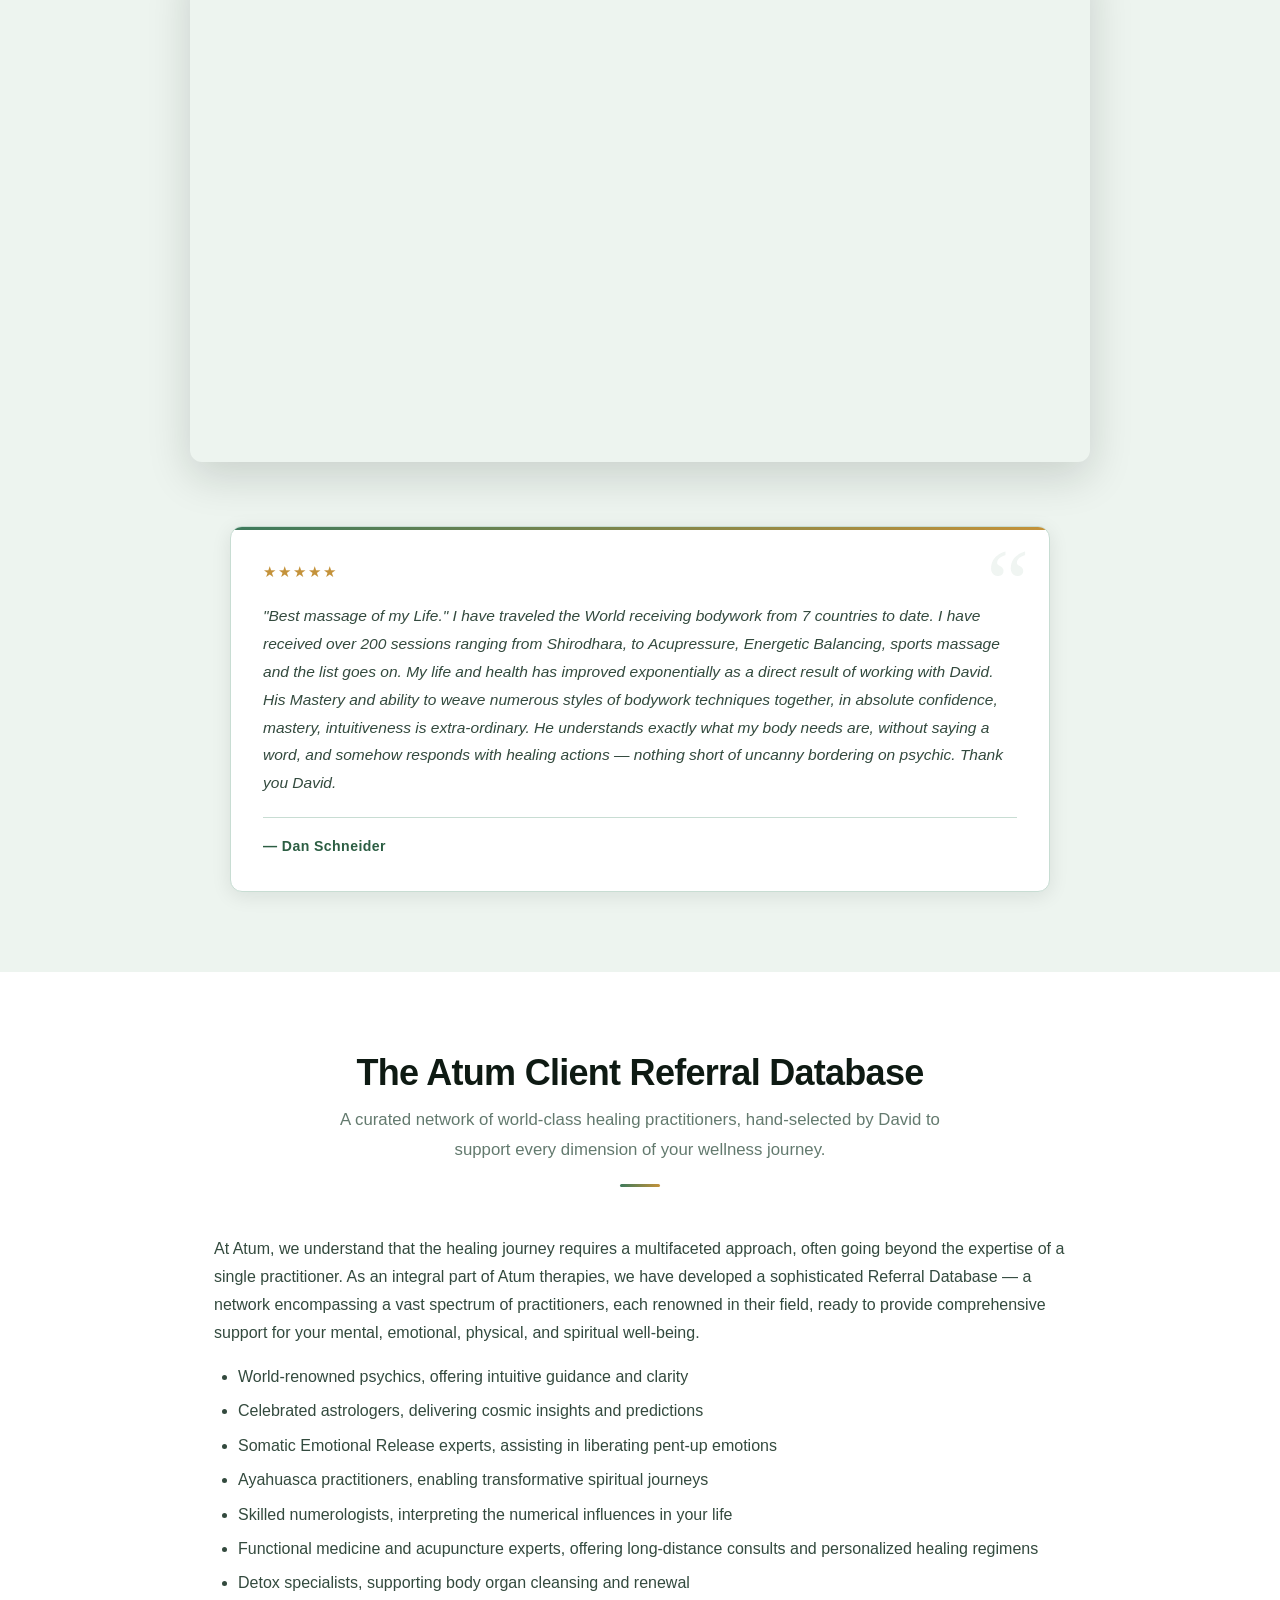
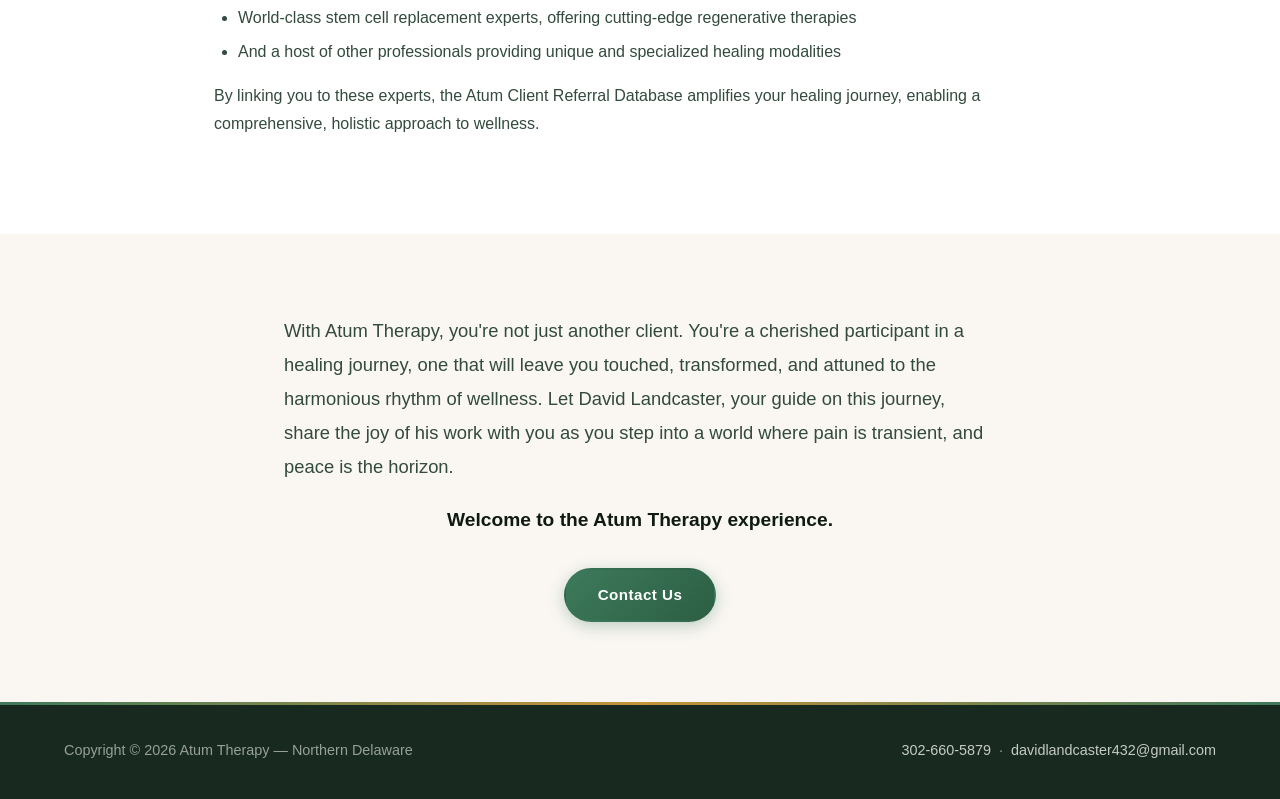
==== commit a729a6dd: "changed capitalization" ====
--- a/about.html
+++ b/about.html
@@ -60,7 +60,7 @@
               to the potential of human resilience. From the ashes of life's
               most formidable trials, he has emerged stronger and wiser, ready
               to extend the same transformative experiences to you through Atum
-              THERAPY.
+              Therapy.
             </p>
             <p>
               Atum Therapy is not simply a procedure; it's a carefully crafted
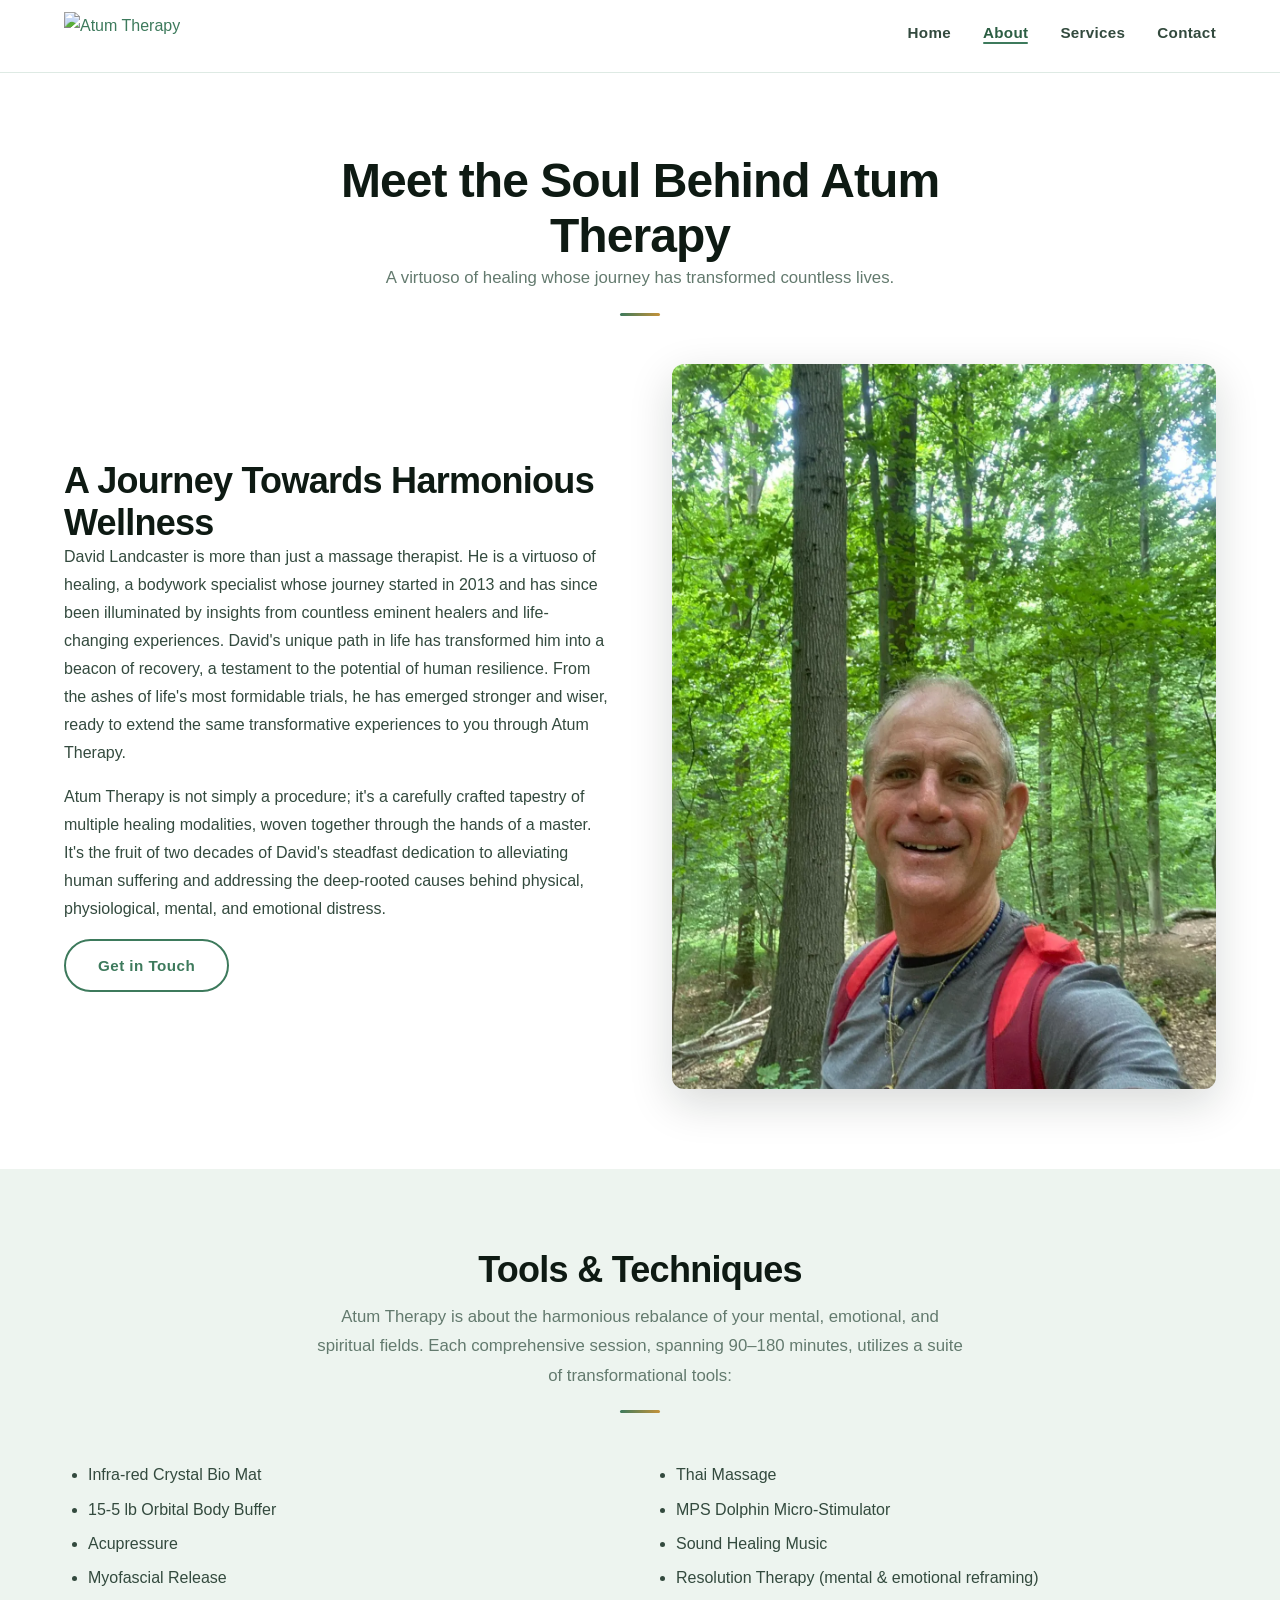
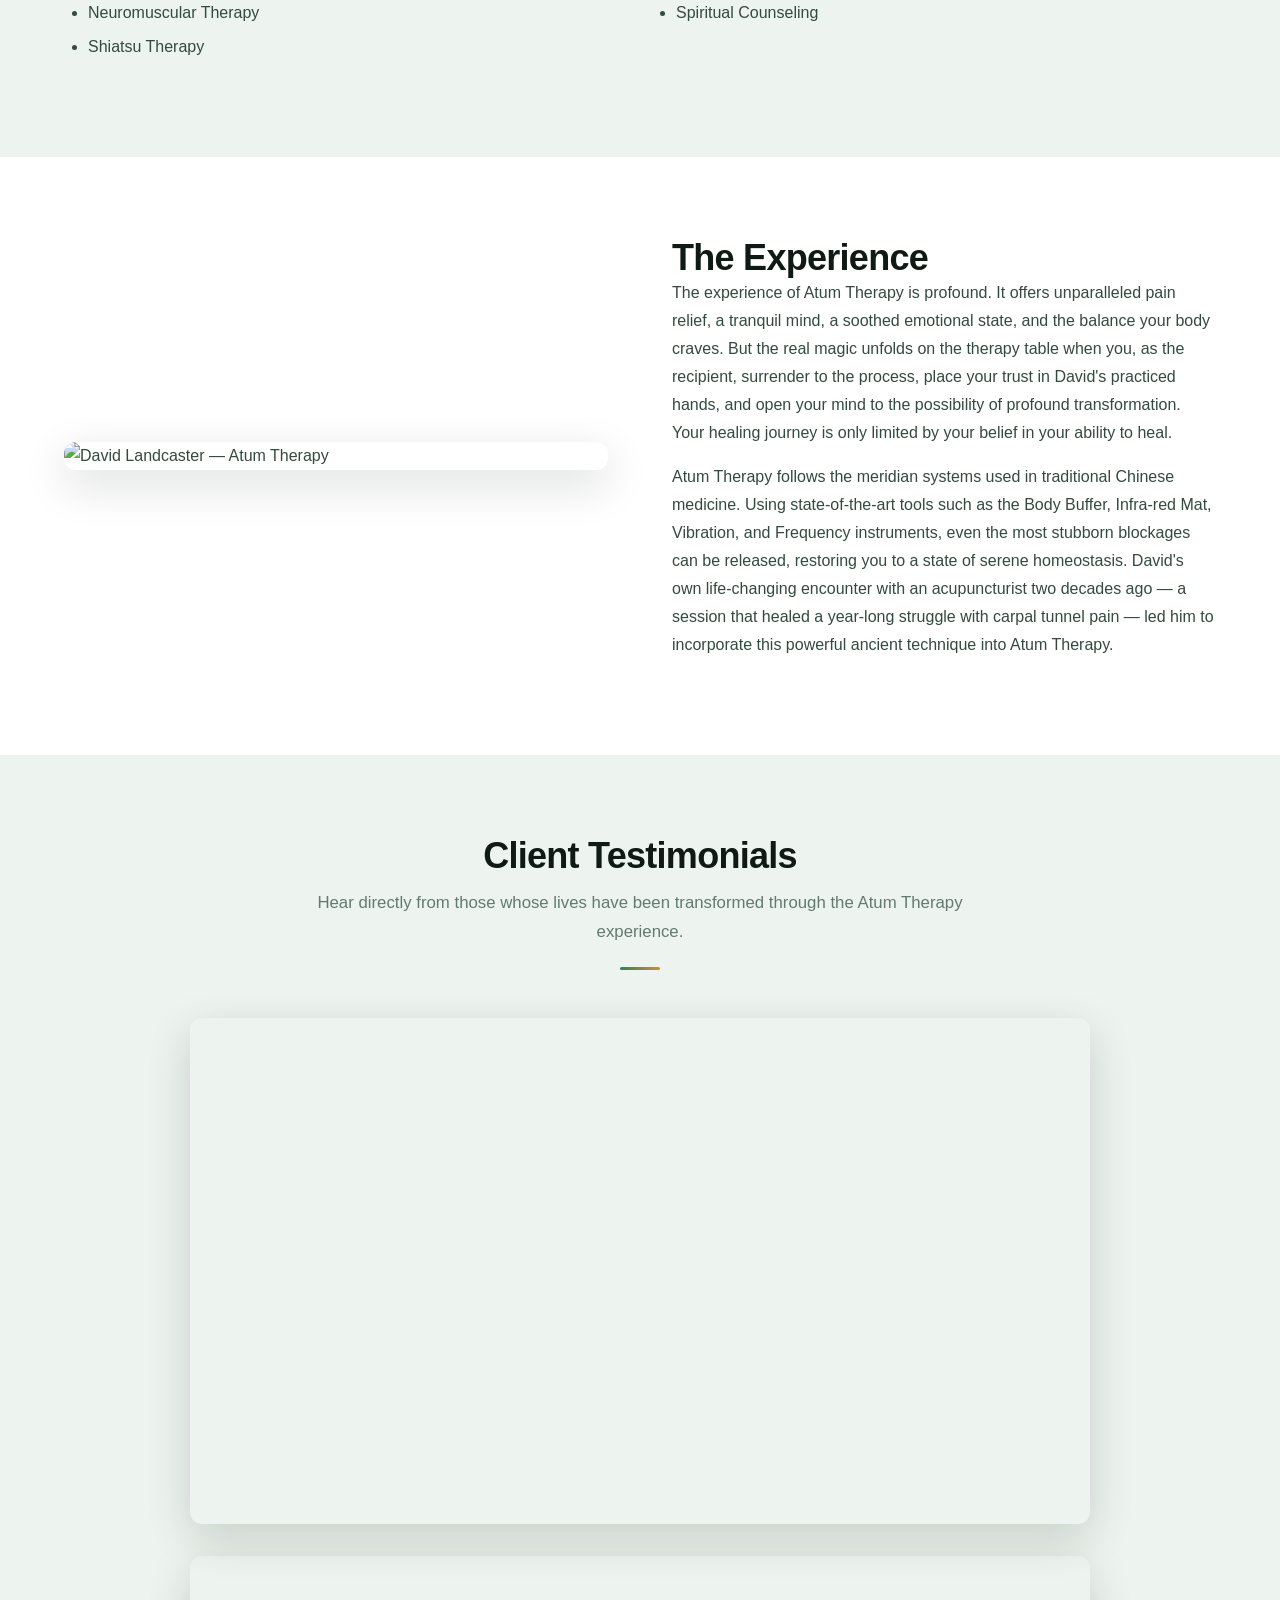
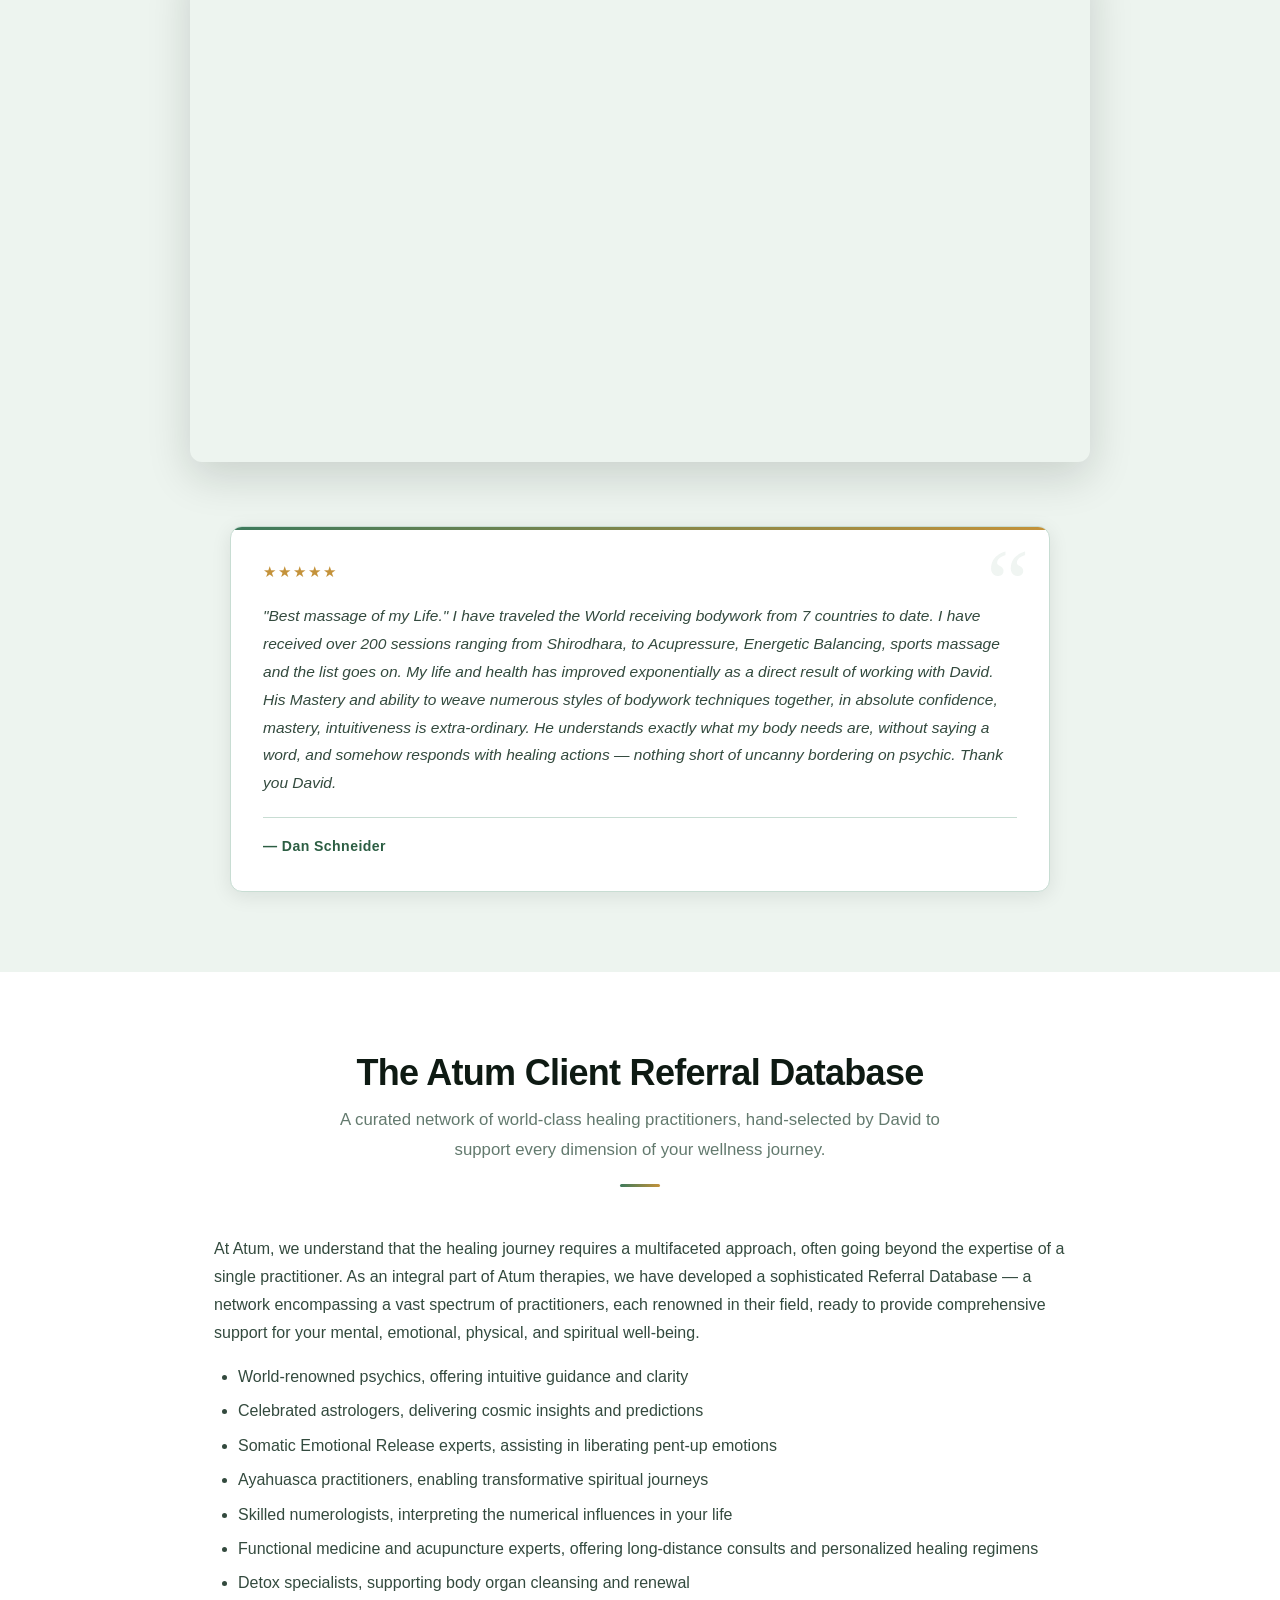
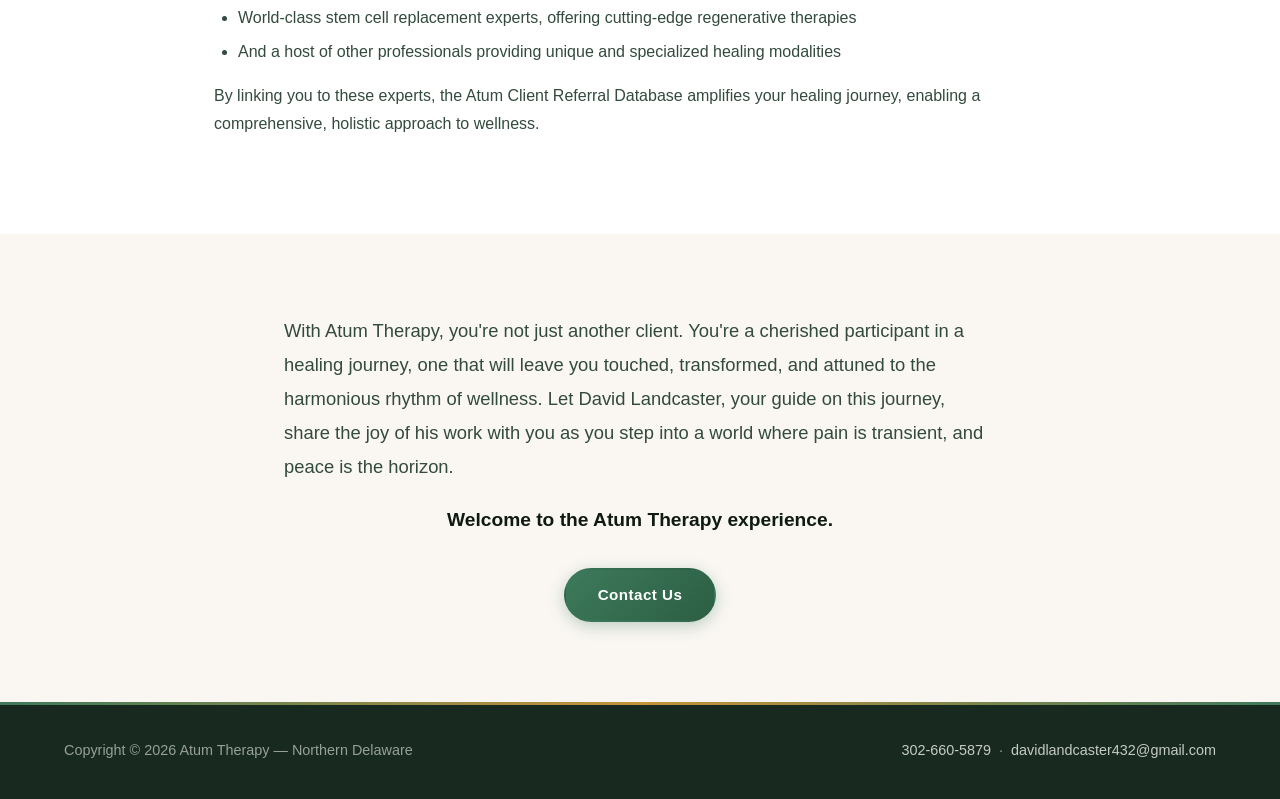
==== commit 0c60ad2b: "logo and photo changes" ====
--- a/about.html
+++ b/about.html
@@ -17,7 +17,7 @@
         <div class="header-inner">
           <a href="index.html" class="logo">
             <img
-              src="images/logo.webp"
+              src="images/Atumlogo.png"
               alt="Atum Therapy"
             />
           </a>
@@ -146,7 +146,7 @@
           </div>
           <div>
             <img
-              src="https://atumtherapy.com/wp-content/uploads/2025/09/David_Landcaster-768x1024.webp"
+              src="images/experience1.jpg"
               alt="David Landcaster — Atum Therapy"
             />
           </div>
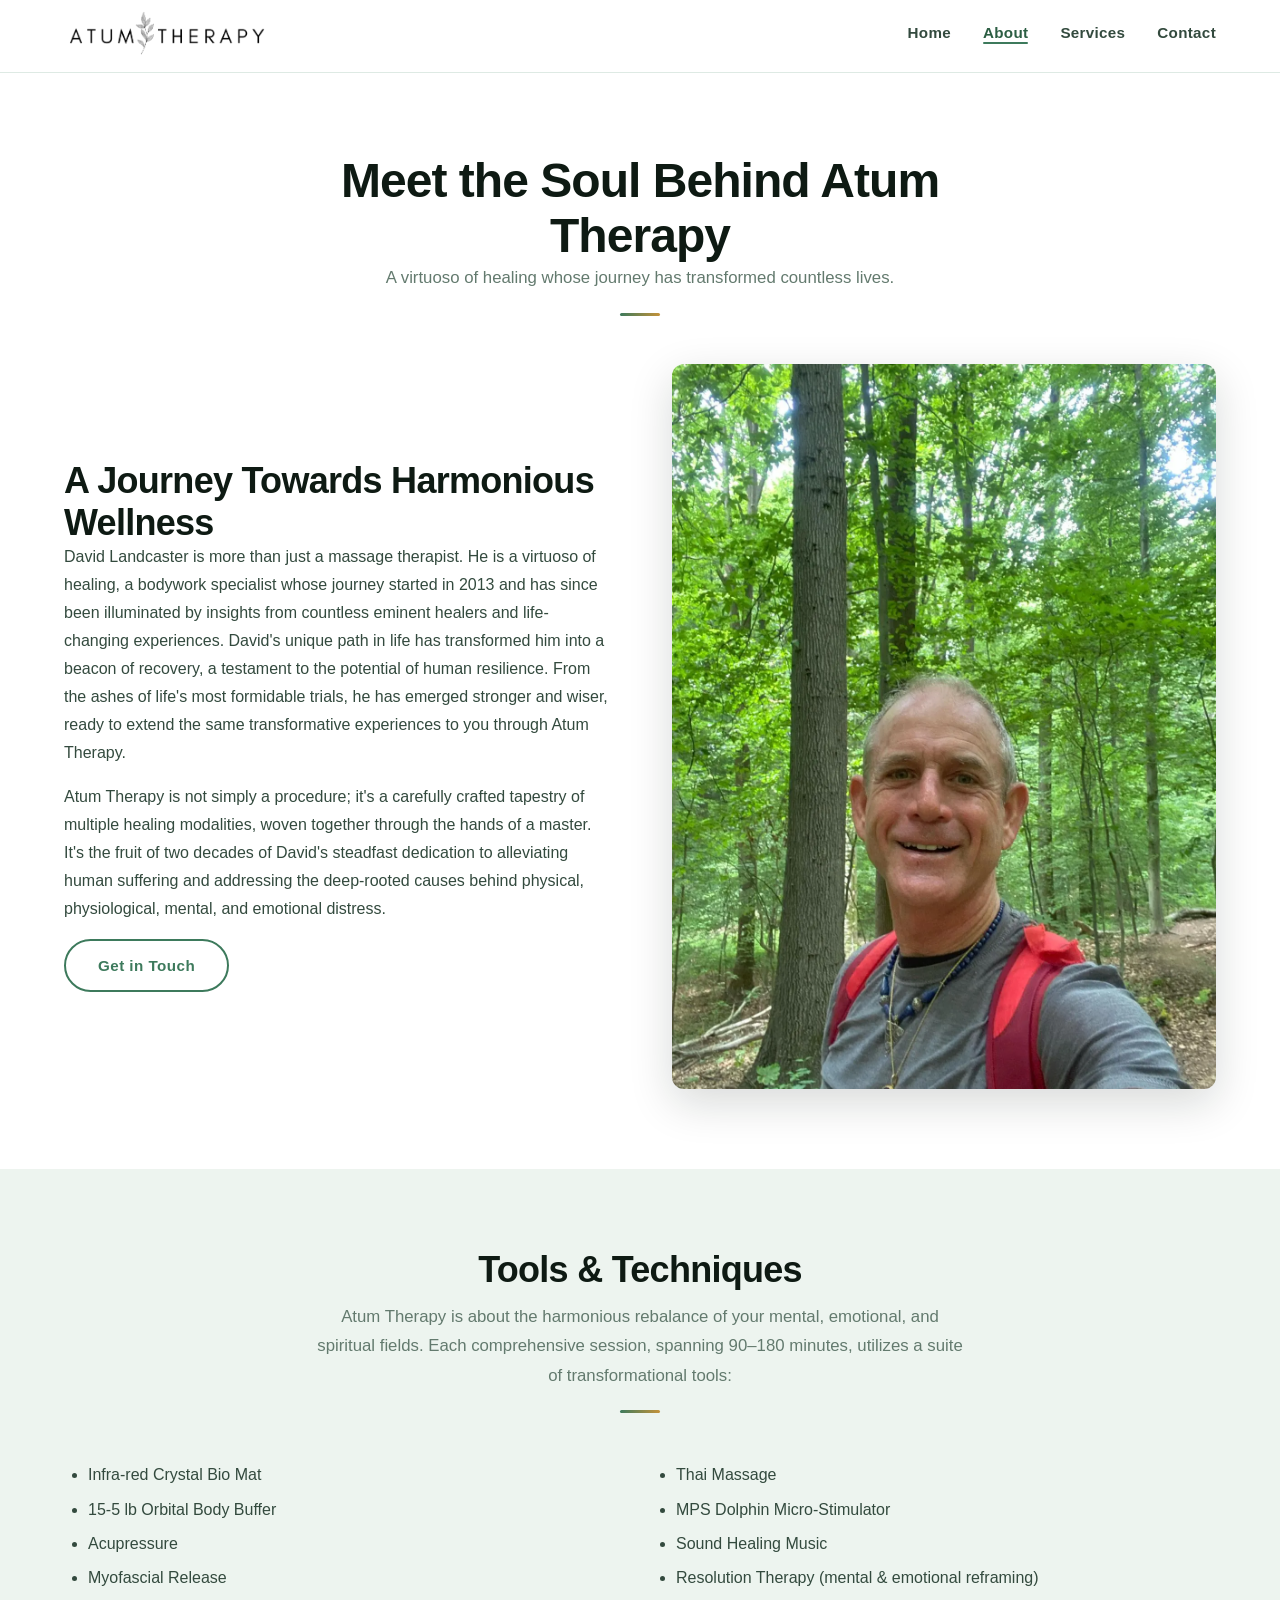
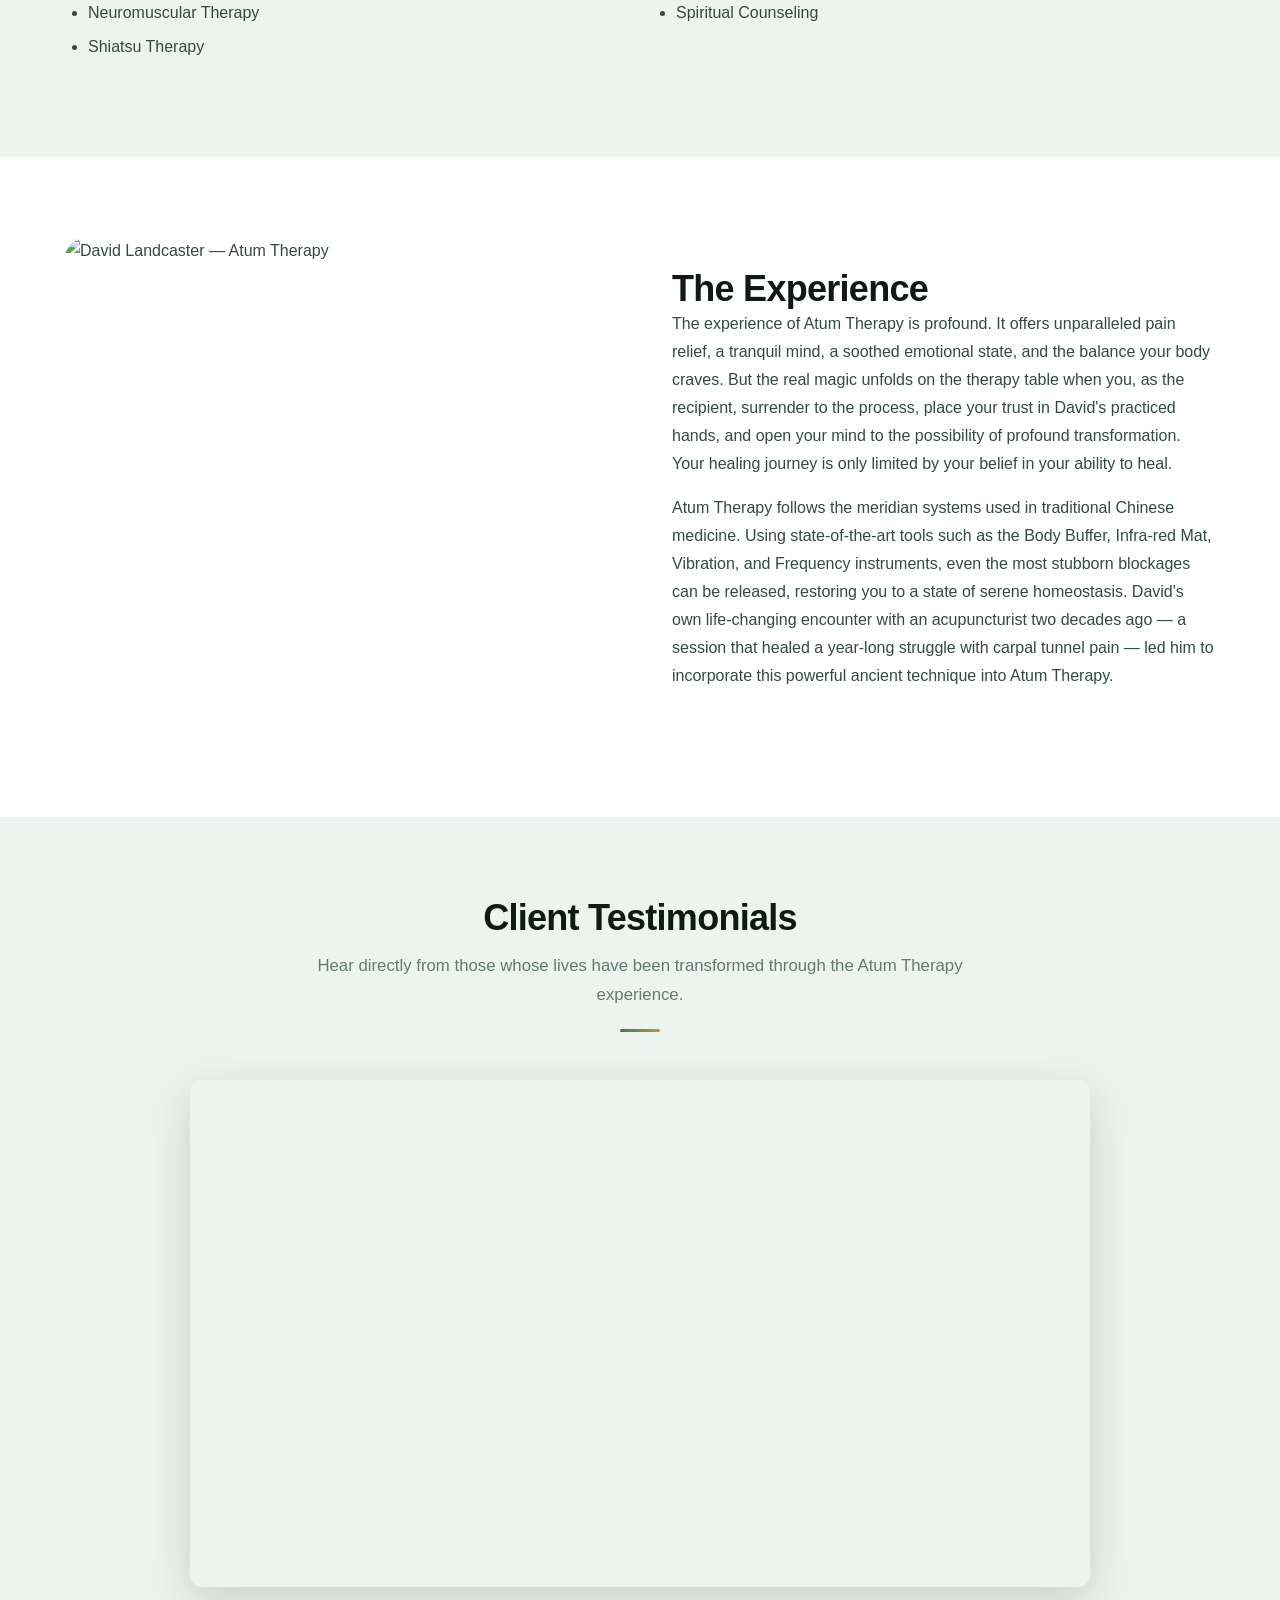
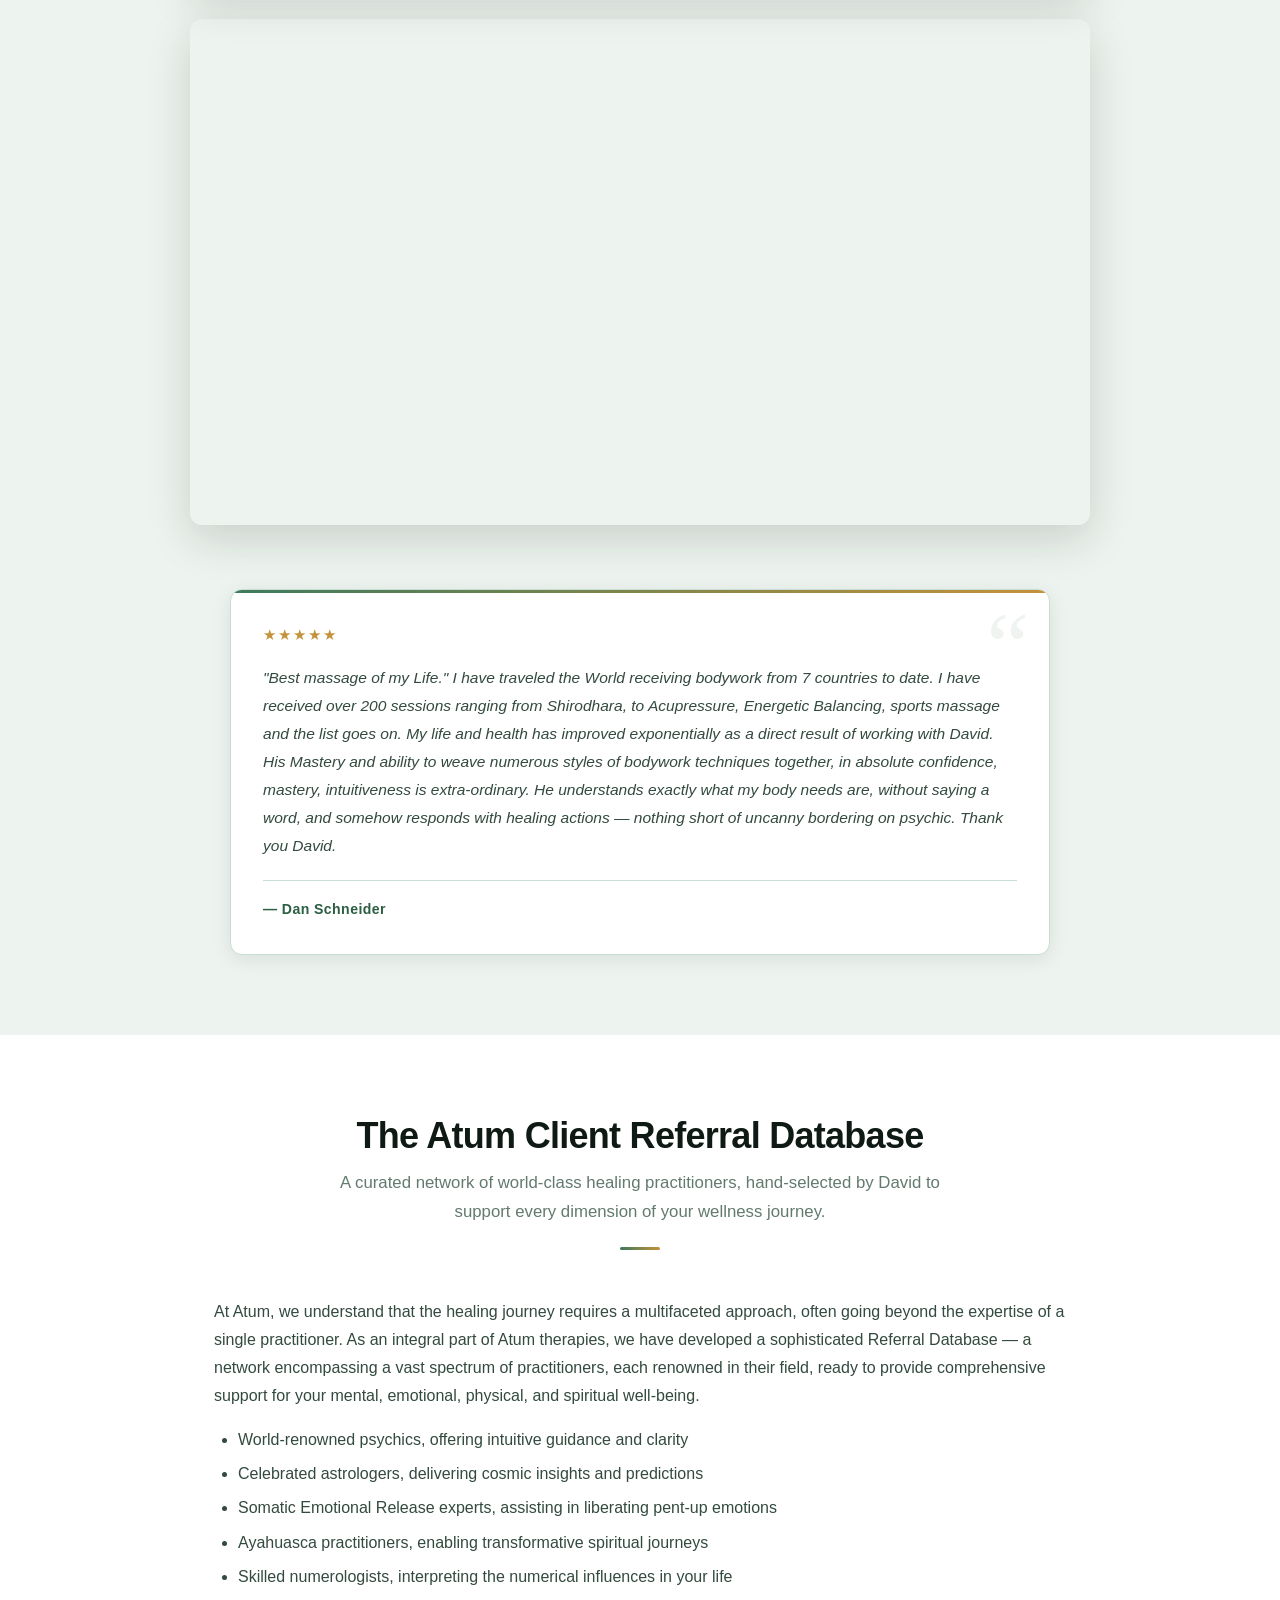
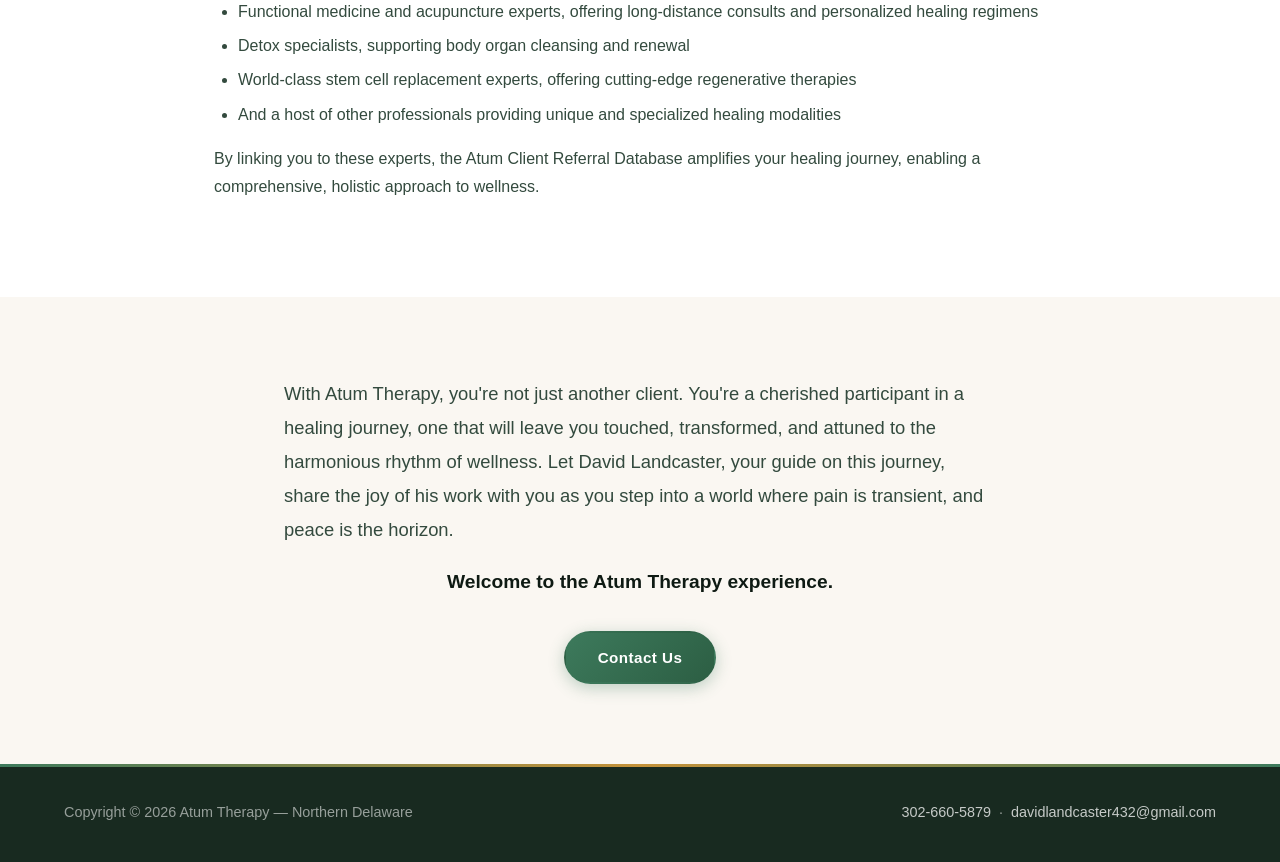
==== commit 8312857a: "Added experience slideshow" ====
--- a/about.html
+++ b/about.html
@@ -144,11 +144,10 @@
               incorporate this powerful ancient technique into Atum Therapy.
             </p>
           </div>
-          <div>
-            <img
-              src="images/experience1.jpg"
-              alt="David Landcaster — Atum Therapy"
-            />
+          <div class="experience-slideshow">
+            <img src="images/experience1.jpg" class="active" alt="David Landcaster — Atum Therapy"/>
+            <img src="images/experience2.jpg" alt="David Landcaster — Atum Therapy"/>
+            <img src="images/experience3.jpg" alt="David Landcaster — Atum Therapy"/>
           </div>
         </div>
       </div>
@@ -345,5 +344,14 @@
         toggle.setAttribute("aria-expanded", open);
       });
     </script>
+    <script>
+      const slides = document.querySelectorAll(".experience-slideshow img");
+      let current = 0;
+      setInterval(() => {
+      slides[current].classList.remove("active");
+      current = (current + 1) % slides.length;
+      slides[current].classList.add("active");
+      }, 5000);
+    </script>
   </body>
 </html>
--- a/styles.css
+++ b/styles.css
@@ -89,7 +89,7 @@
   height: 72px;
 }
 
-.logo img { height: 48px; width: auto; }
+.logo img { height: 72px; width: auto; }
 
 .nav-links {
   display: flex;
@@ -568,6 +568,30 @@
   top: 0; left: 0;
   width: 100%; height: 100%;
   border: none;
+}
+
+/* ===== EXPERIENCE SLIDESHOW ===== */
+
+.experience-slideshow {
+  position: relative;
+  width: 100%;
+  min-height: 500px;
+  overflow: hidden;
+  border-radius: 24px;
+}
+
+.experience-slideshow img {
+  position: absolute;
+  inset: 0;
+  width: 100%;
+  height: 100%;
+  object-fit: cover;
+  opacity: 0;
+  transition: opacity 2s ease-in-out;
+}
+
+.experience-slideshow img.active {
+  opacity: 1;
 }
 
 /* ===== PRICING ===== */
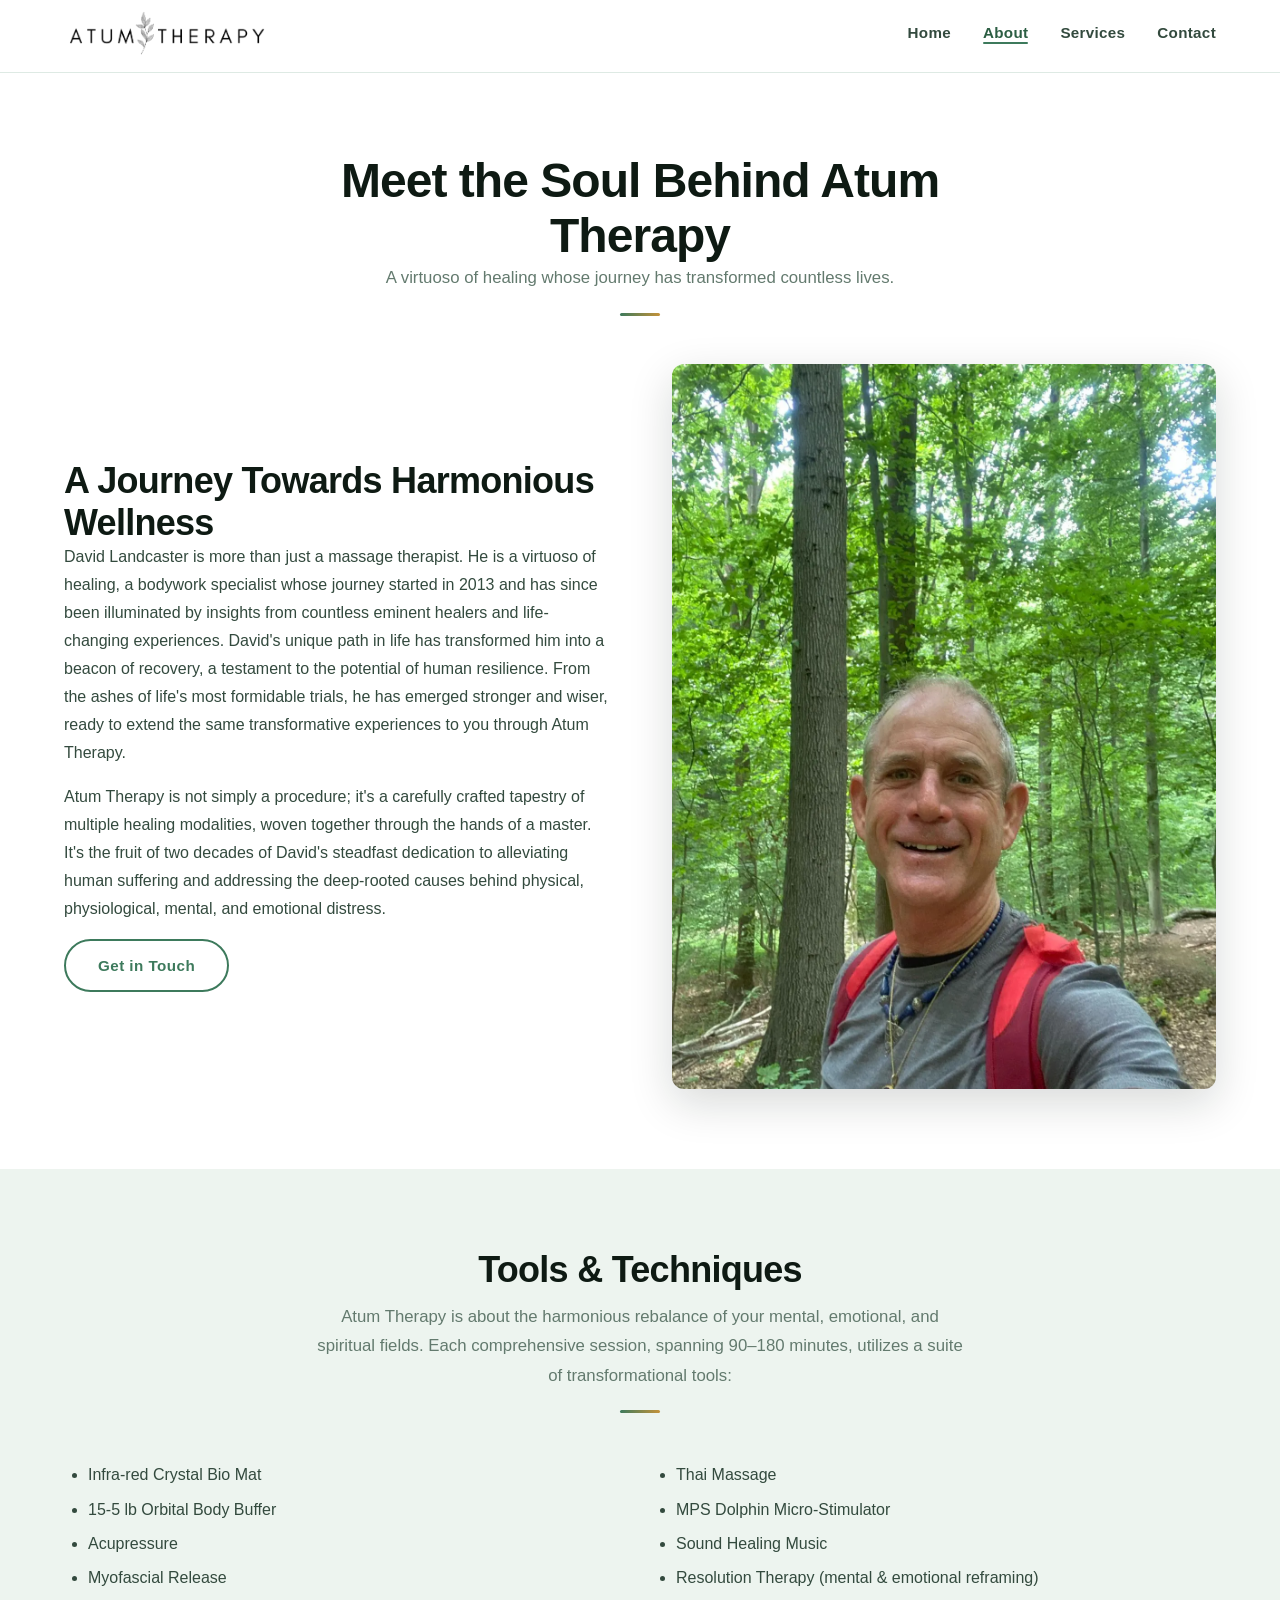
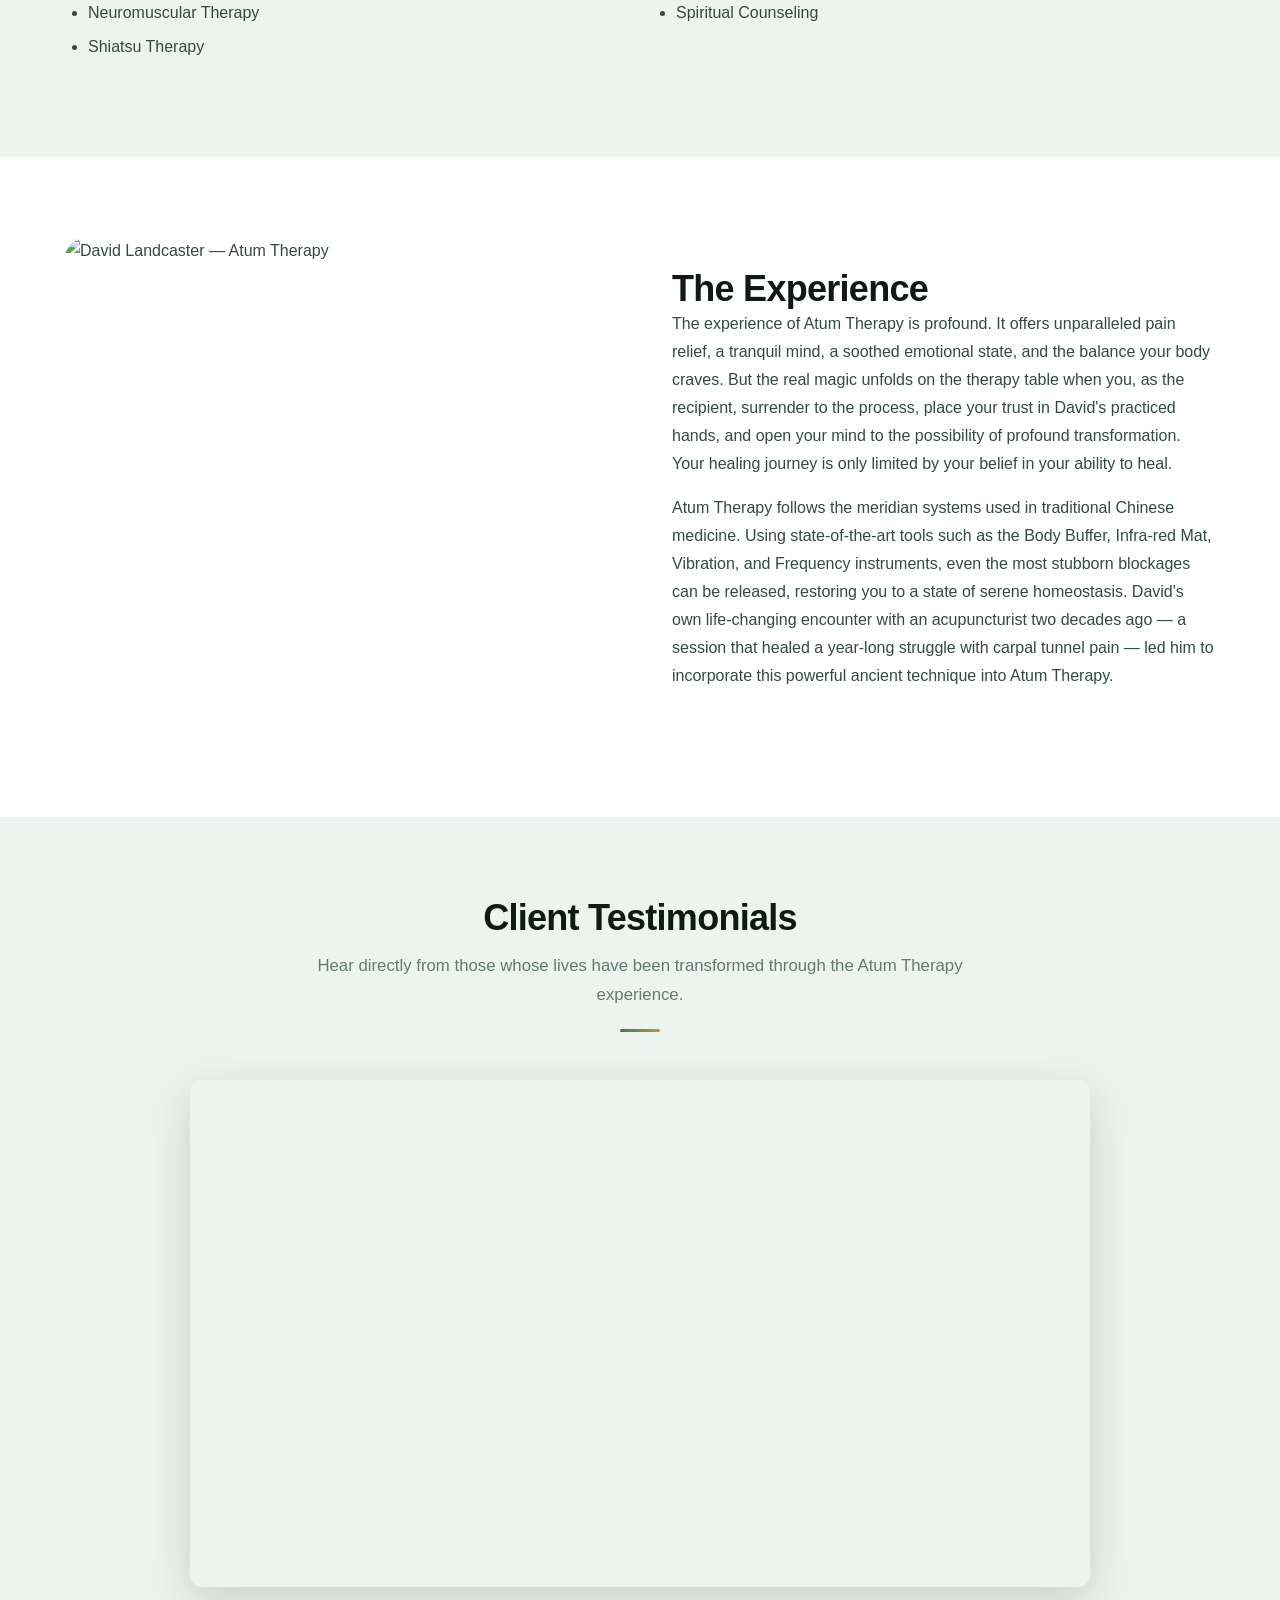
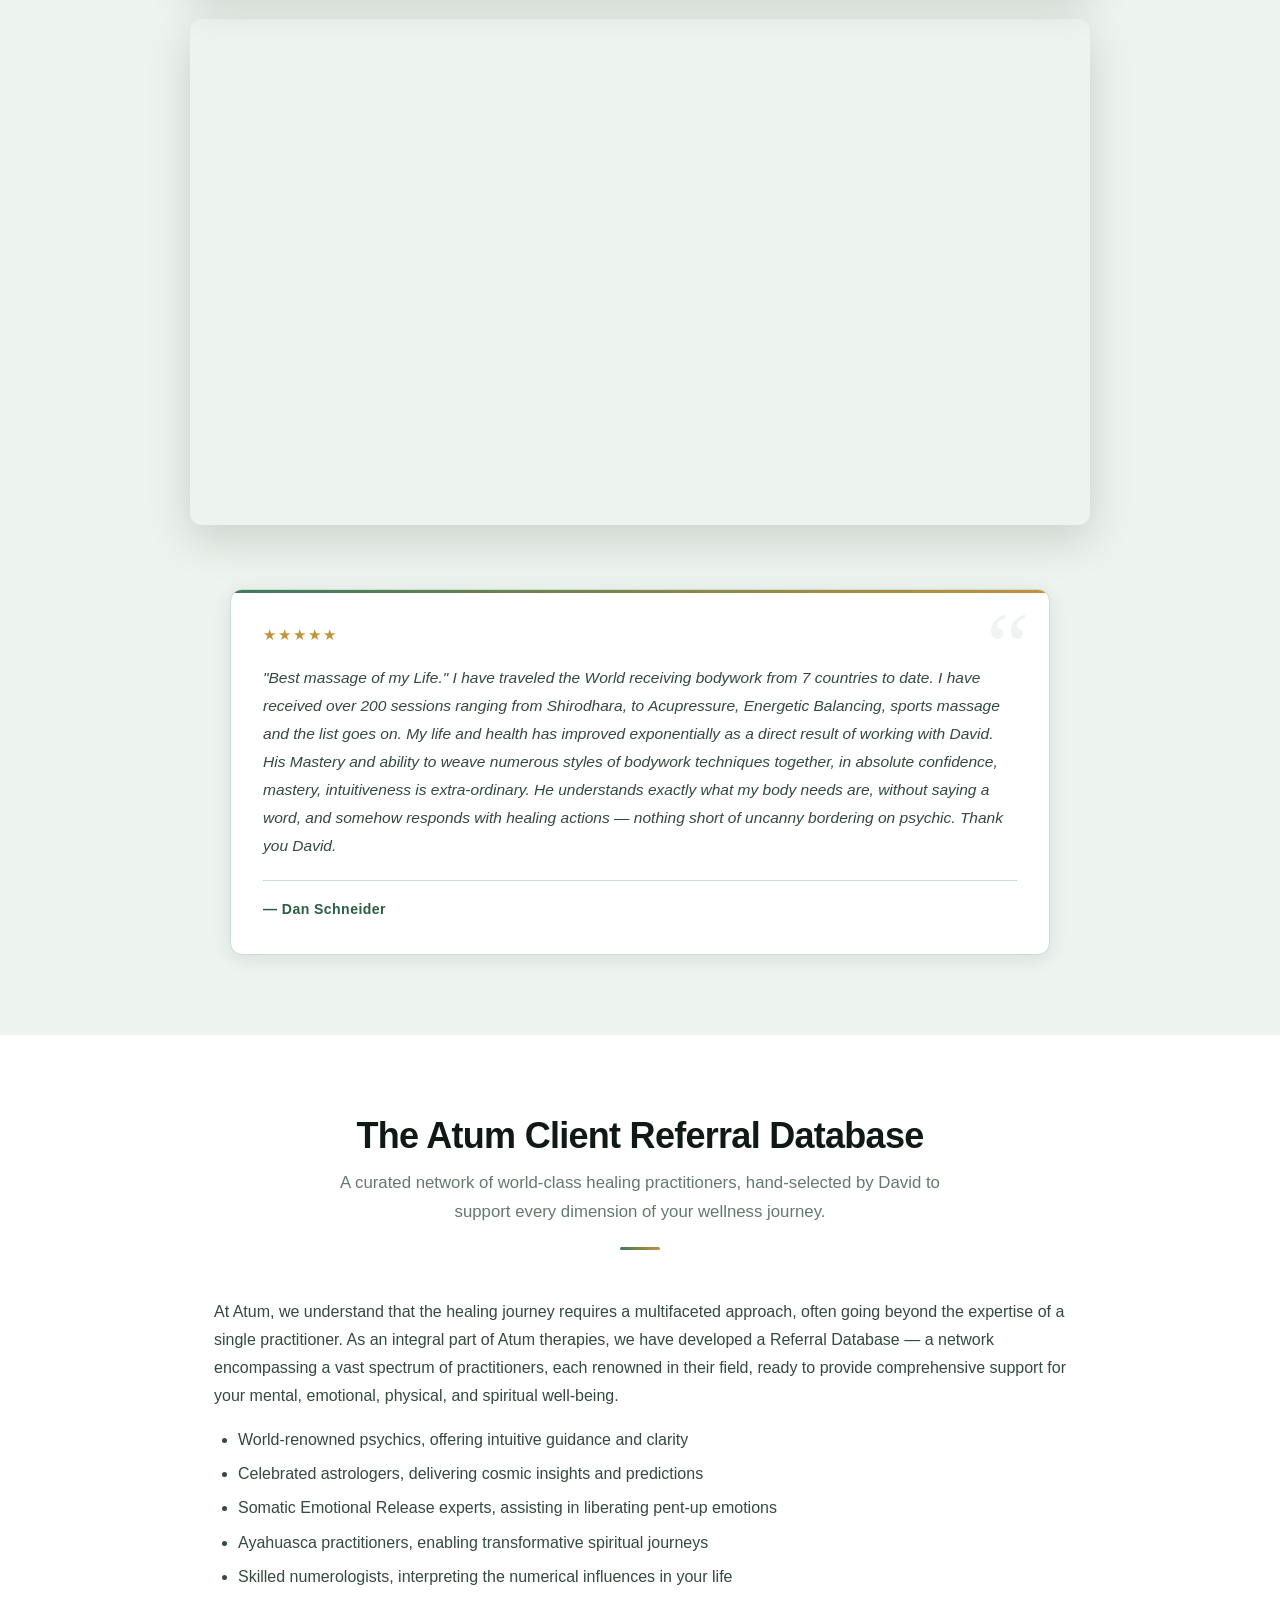
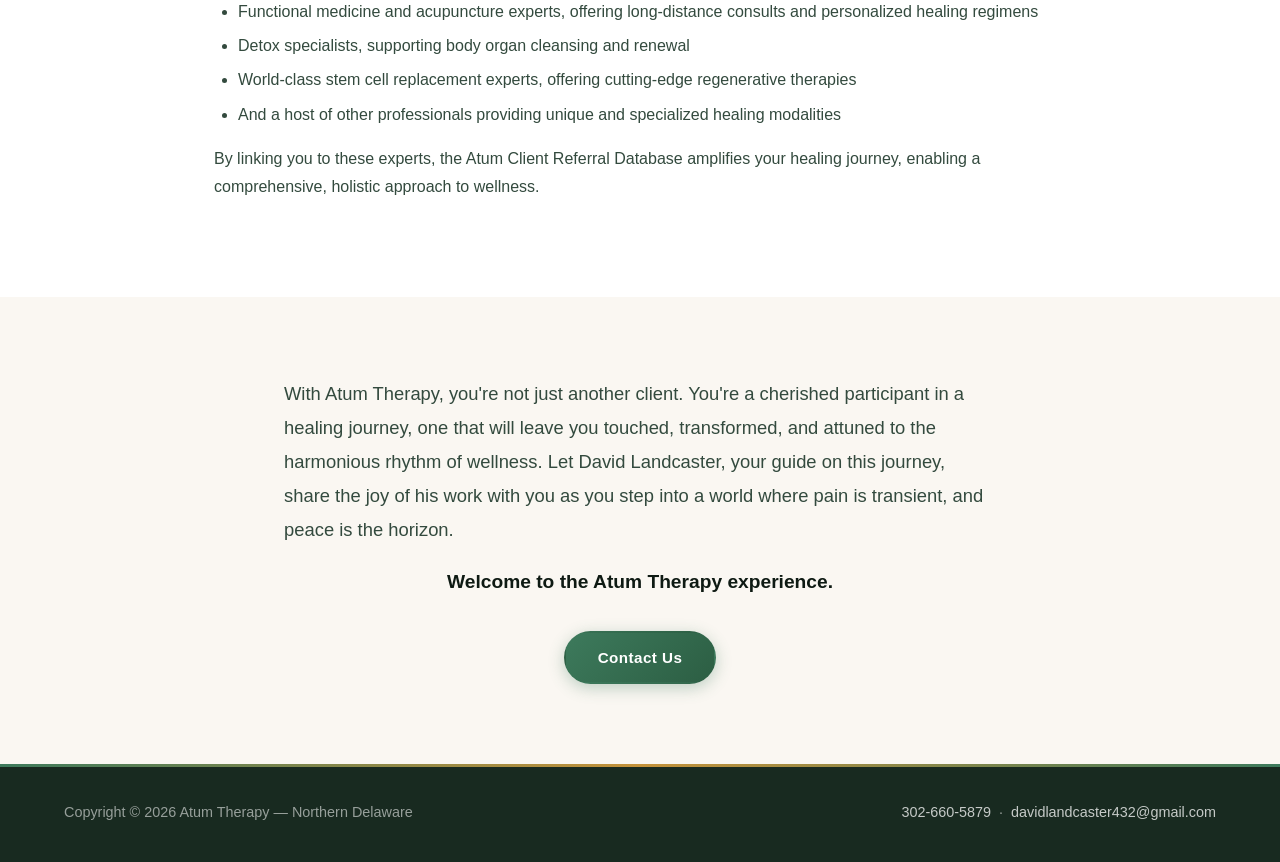
==== commit 1ebd1d08: "Updated wording about database on about page" ====
--- a/about.html
+++ b/about.html
@@ -8,7 +8,7 @@
       name="description"
       content="Learn about David Lancaster and the story behind Atum Therapy — a holistic healing practice rooted in two decades of dedicated bodywork."
     />
-    <link rel="stylesheet" href="styles.css" />
+    <link rel="stylesheet" href="styles.css?v=2" />
   </head>
   <body>
     <!-- ===== HEADER ===== -->
@@ -236,7 +236,7 @@
           At Atum, we understand that the healing journey requires a
           multifaceted approach, often going beyond the expertise of a single
           practitioner. As an integral part of Atum therapies, we have developed
-          a sophisticated Referral Database — a network encompassing a vast
+          a Referral Database — a network encompassing a vast
           spectrum of practitioners, each renowned in their field, ready to
           provide comprehensive support for your mental, emotional, physical,
           and spiritual well-being.
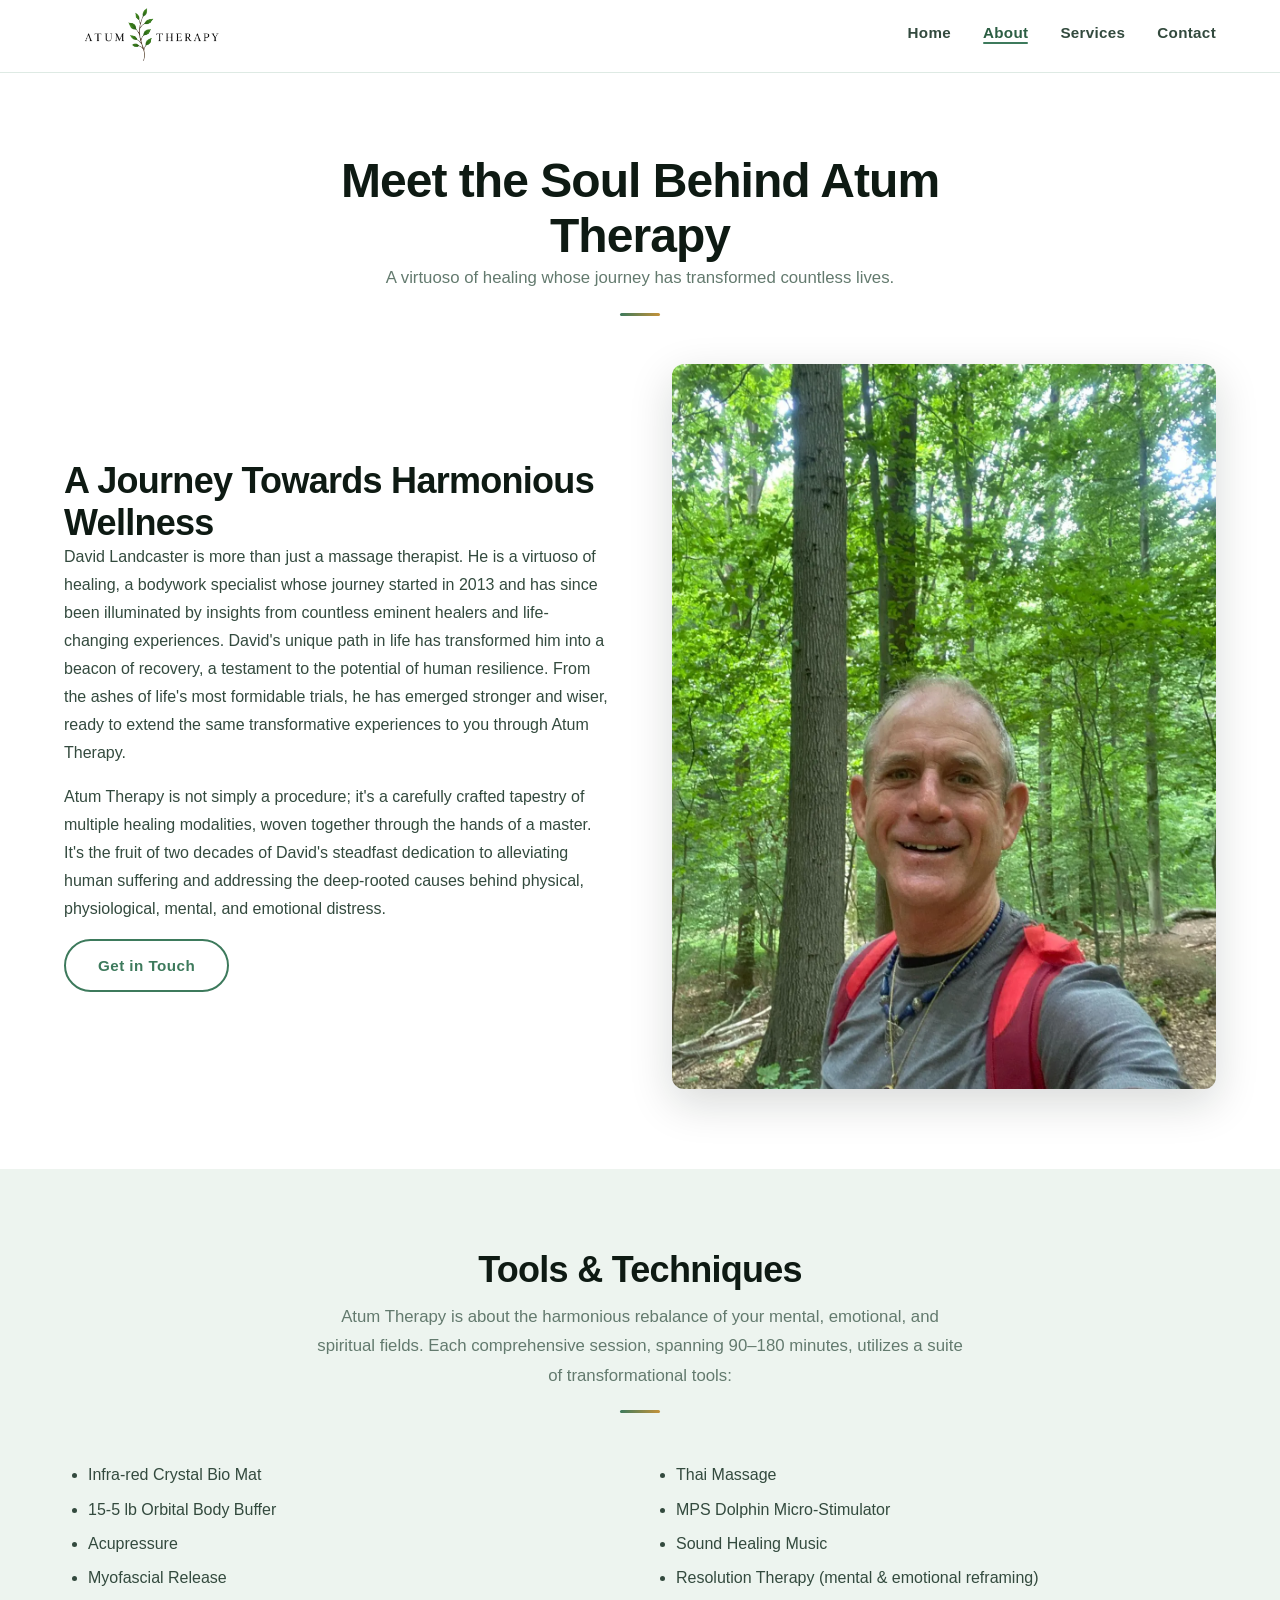
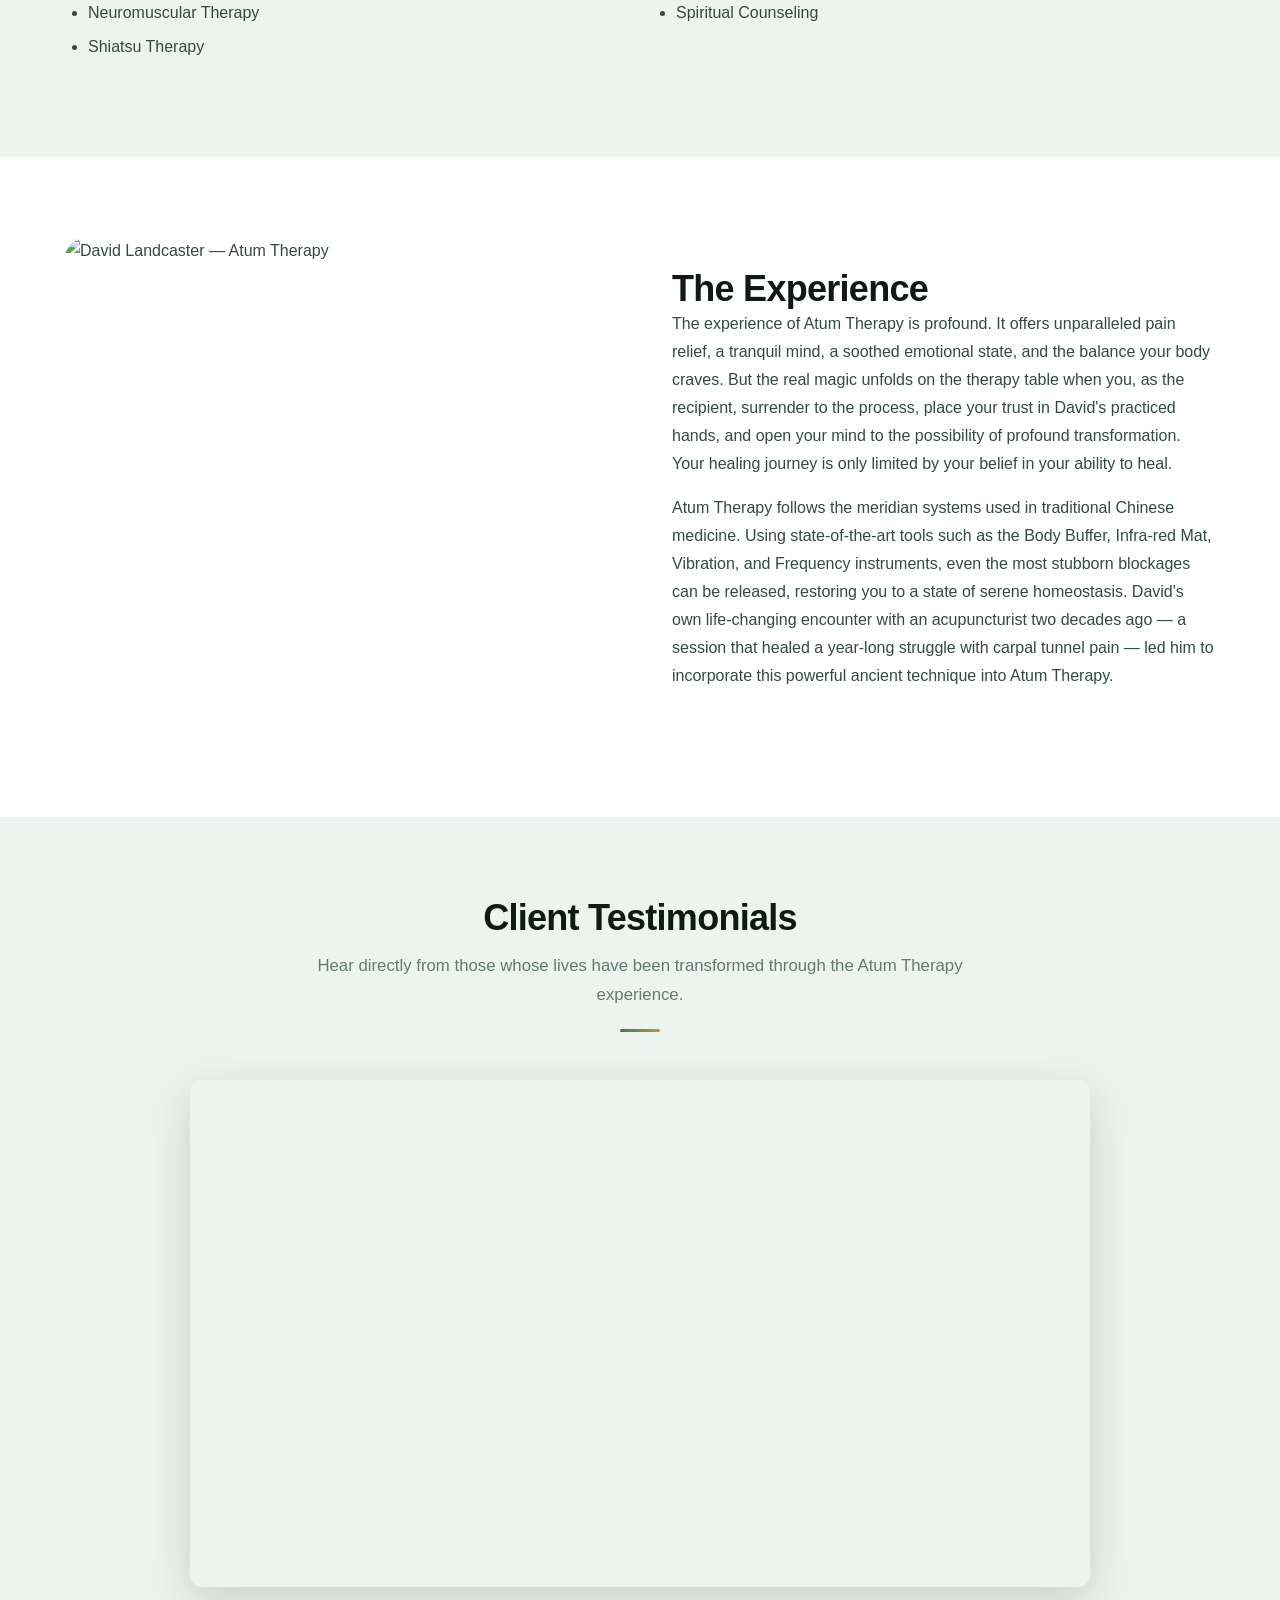
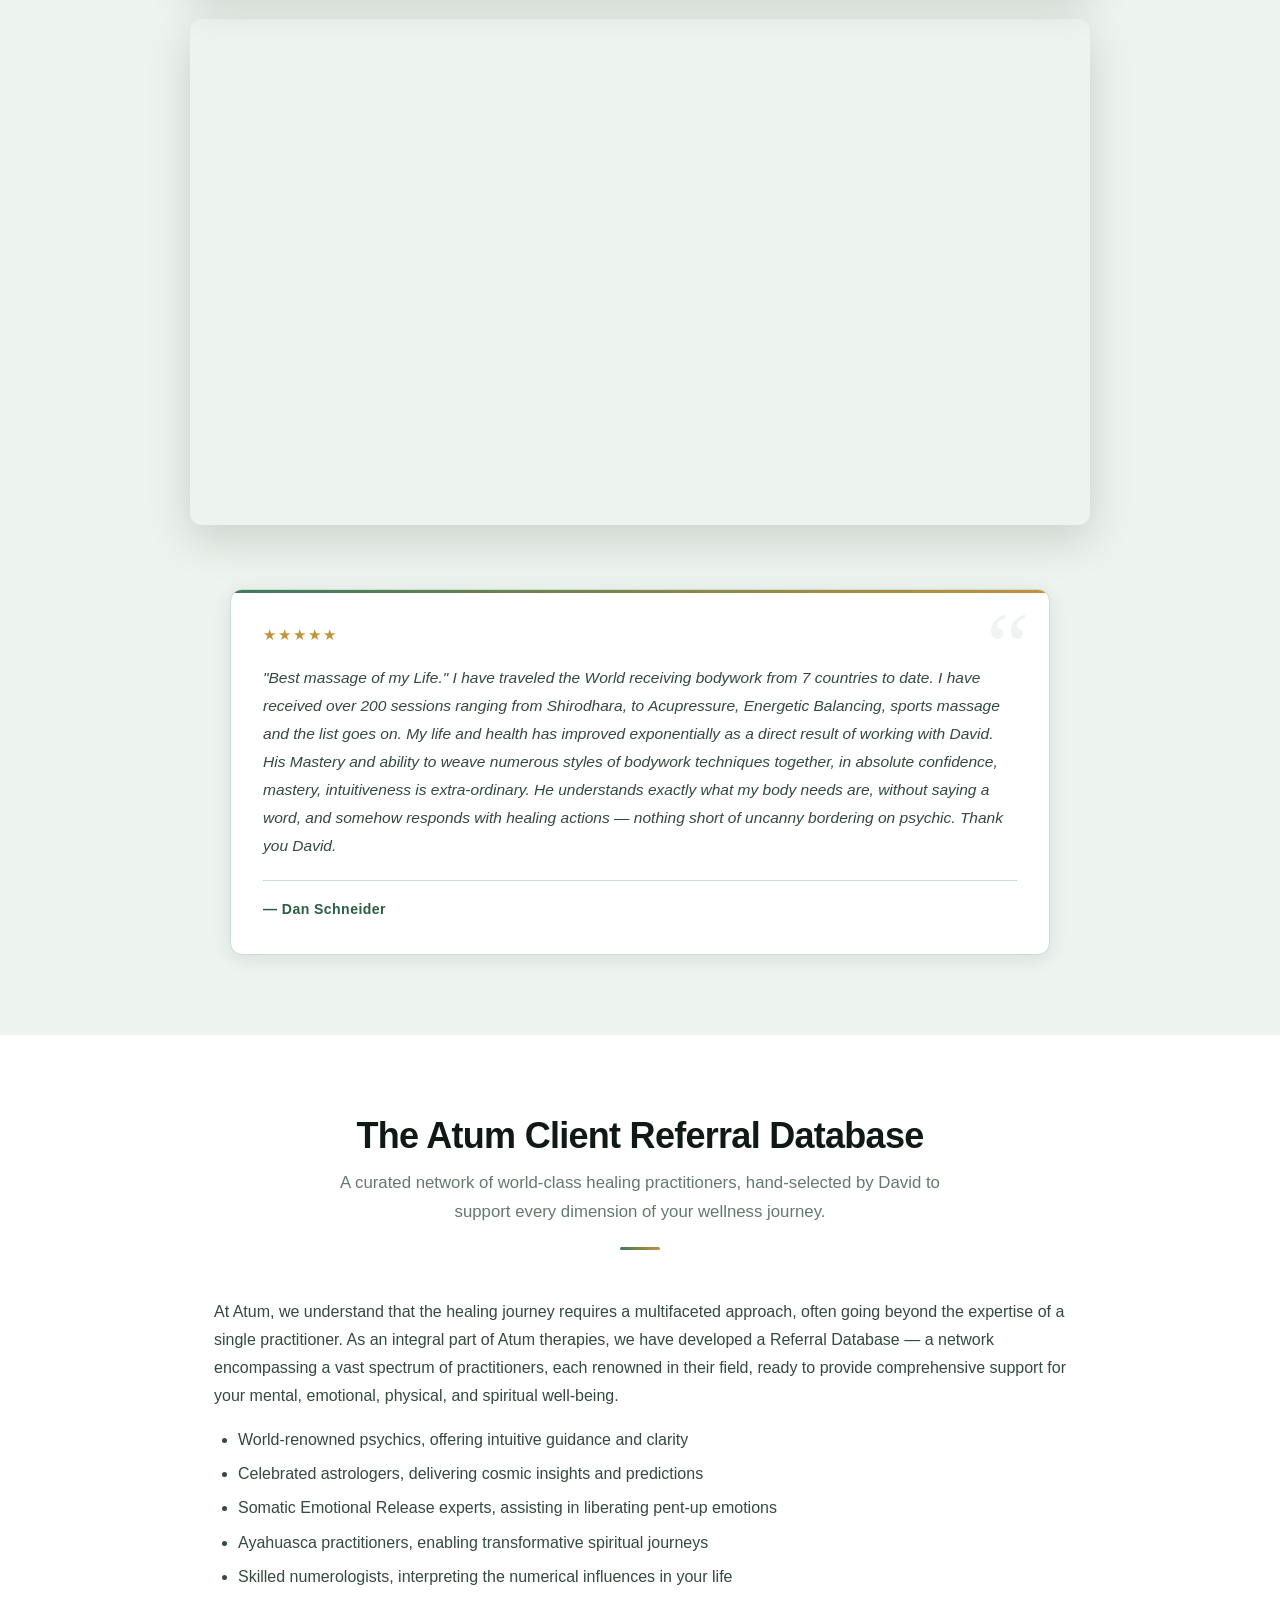
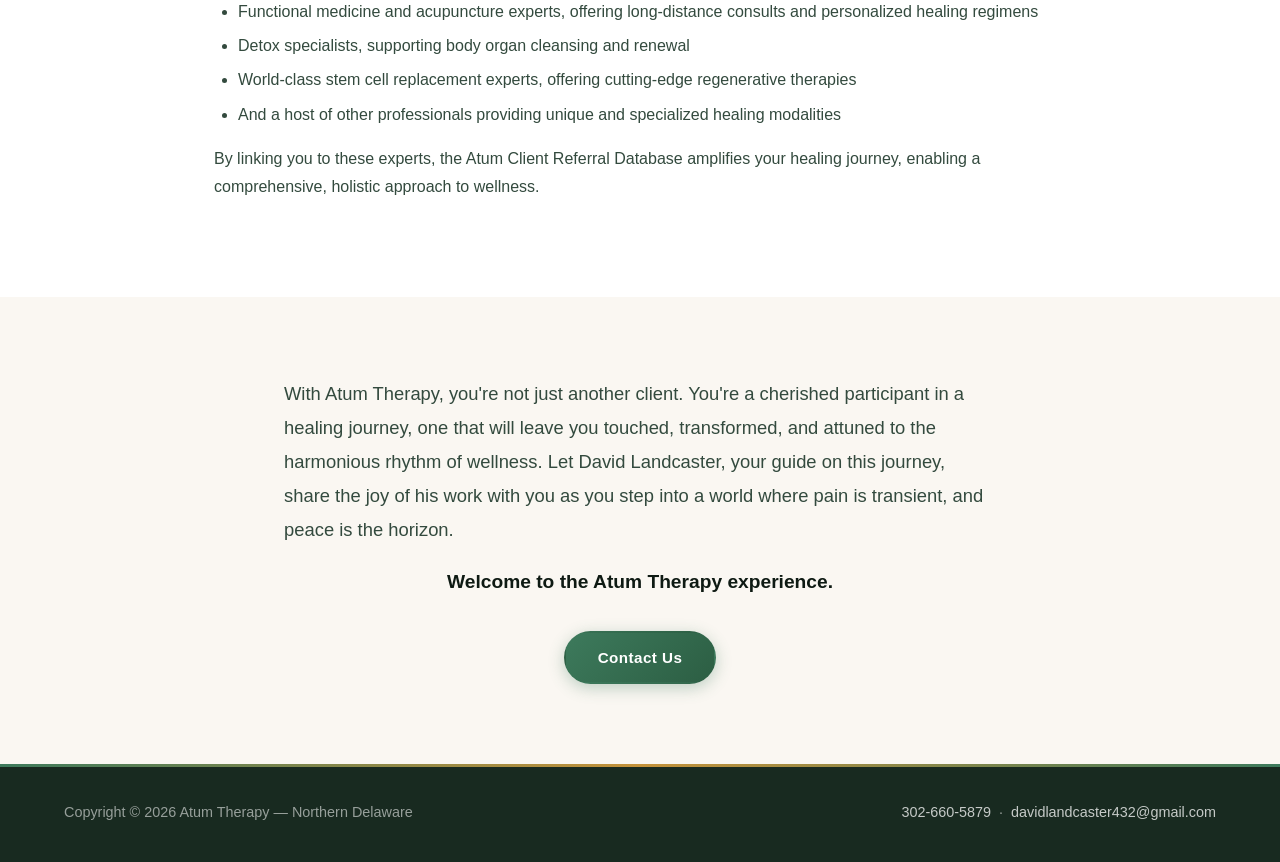
==== commit c98c2264: "logo change and minor wording edits" ====
--- a/about.html
+++ b/about.html
@@ -6,7 +6,7 @@
     <title>About — Atum Therapy</title>
     <meta
       name="description"
-      content="Learn about David Lancaster and the story behind Atum Therapy — a holistic healing practice rooted in two decades of dedicated bodywork."
+      content="Learn about David Landcaster and the story behind Atum Therapy — a holistic healing practice rooted in two decades of dedicated bodywork."
     />
     <link rel="stylesheet" href="styles.css?v=2" />
   </head>
--- a/styles.css
+++ b/styles.css
@@ -89,7 +89,7 @@
   height: 72px;
 }
 
-.logo img { height: 72px; width: auto; }
+.logo img { height: 96px; width: auto; }
 
 .nav-links {
   display: flex;
